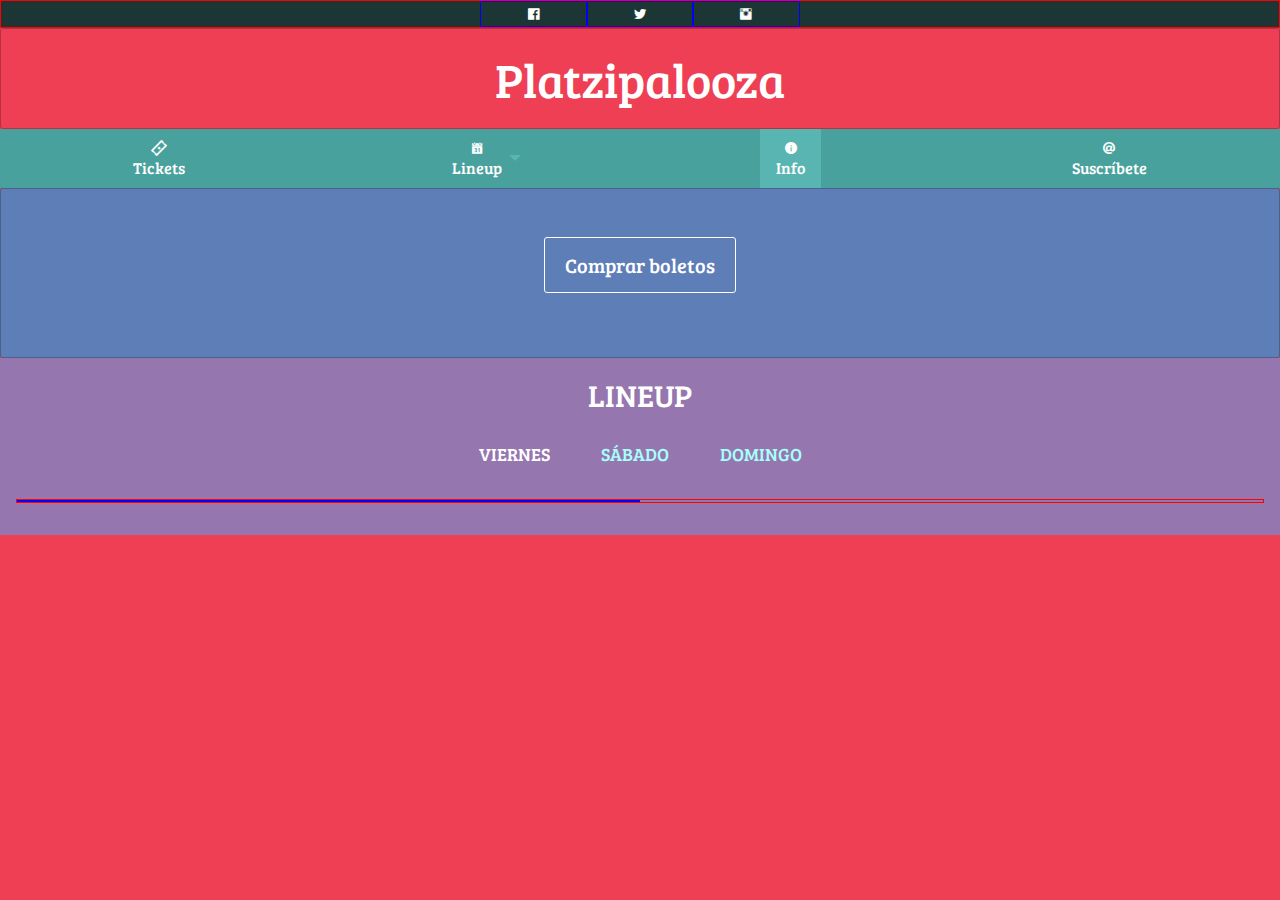
==== index.html @ 2fadbbb2 "Agregado el menu y las pestañas" ====
<!doctype html>
<html class="no-js" lang="en" dir="ltr">
  <head>
    <meta charset="utf-8">
    <meta http-equiv="x-ua-compatible" content="ie=edge">
    <meta name="viewport" content="width=device-width, initial-scale=1.0">
    <title>Platzipalooza</title>
    <link rel="stylesheet" href="icons/foundation-icons.css">
    <link rel="stylesheet" href="css/foundation-XY.css">
    <link href="https://fonts.googleapis.com/css?family=Bree+Serif" rel="stylesheet">
    <link rel="stylesheet" href="css/app.css">
  </head>
  <body>

    <!-- Social -->
      <section id="social-container">
        <div class="grid-x align-center text-center">
          <div class="cell small-1">
            <a href="#" target="_blank">
              <i class="fi-social-facebook"></i>
            </a>
          </div>
          <div class="cell small-1">
            <a href="#" target="_blank" >
              <i class="fi-social-twitter"></i>
            </a>
          </div>
          <div class="cell small-1">
            <a href="#" target="_blank">
              <i class="fi-social-instagram"></i>
            </a>
          </div>
        </div>
      </section>
    <!-- /Social -->

    <!-- Logo -->
      <section id="logo-container">
        <div class="callout text-center">
          <h1>Platzipalooza</h1>
        </div>
      </section>
    <!-- /Logo -->

    <!-- Menu -->
      <section id="menu-container">
        <nav> <!-- Etiqueta colocada con fines de SEO solamente -->
          <ul class="menu icon-top dropdown align-spaced" data-dropdown-menu> <!-- Puedo agregar las clases vertical o simple para cambiar el aspecto del menu. El atributo data-dropdown-menu es necesario para la implementacion de js en los submenus. -->
            <li>
              <a href="#"><i class="fi-ticket"></i> Tickets</a>
            </li>
            <li>
              <a href="#">
                <i class="fi-calendar"></i> 
                Lineup
              </a>
              <ul class="menu submenu-container icon-left">
                <li><a href="#"><i class="fi-star"></i> Viernes</a></li>
                <li><a href="#"><i class="fi-star"></i> Sábado</a></li>
                <li><a href="#"><i class="fi-star"></i> Domingo</a></li>
              </ul>
            </li>
            <li class="active">
              <a href="#"><i class="fi-info"></i> Info</a>
            </li>
            <li>
              <a href="#"><i class="fi-at-sign"></i> Suscríbete</a>
            </li>
          </ul>
        </nav>
        
      </section>
    <!-- /Menu -->

    <!-- Tickets -->
      <section id="tickets-action">
        <div class="callout large text-center">
          <a href="#">
            <!-- Por default tiene el color primario definido en foundation. 
              Con las clases warning, allert, success se puede cambiar tambien el color.
              Con la clase hollow se invierte la distribucion de colores entre el background y el borde y el color. 
              Se puede asignar el tamaño de los botones con las clases tiny, small, medium y large.-->
            <button class="button hollow large">Comprar boletos</button>
          </a>
        </div>
      </section>
    <!-- /Tickets -->

    <!-- Lineup -->
      <section id="lineup-container">
        <h3 class="text-center">Lineup</h3>
        <ul id="lineup-tabs" class="tabs text-center" data-tabs> <!-- El atributo data-tabs es necesario para trabajar con pestañas en Foundation. Para poder centrar las pestañas tambien hay que quitarles el float.-->
          <li class="tabs-title is-active"><a href="#panel-viernes">Viernes</a></li> <!-- href debe tener # + el id del panel que se va mostrar al estar activa esa pestaña. Con la clase "is-active se elige la pestaña que esta activa." -->
          <li class="tabs-title"><a href="#panel-sabado">Sábado</a></li>
          <li class="tabs-title"><a href="#panel-domingo">Domingo</a></li>
        </ul> 
        <div class="tabs-content" data-tabs-content="lineup-tabs"> <!-- data-tabs-content debe tener como valor el ide del ul que servira como su menu. -->
          <div class="tabs-panel is-active" id="panel-viernes"> <!-- Con la clase is-active se elige el panel que esta activo por defecto -->
            
            <div class="grid-x">
              <div class="small-12 medium-6 cell">
                <div class="orbit-container"> <!-- Cambiar la altura para mostrar la imagen -->
                  <div class="orbit-slide">
                    <img src="img/acdc.jpg" alt="AC/DC" class="orbit-image">
                    <figcaption class="orbit-caption">AC/DC</figcaption>
                  </div>
                </div>                
              </div>
              <!-- <div class="small-12 medium-6 cell">
                <div class="orbit-container">
                  <div class="orbit-slide">
                    <img src="img/acdc.jpg" alt="AC/DC" class="orbit-image">
                    <figcaption class="orbit-caption">AC/DC</figcaption>
                  </div>
                </div>                
              </div>
              <div class="small-12 medium-6 cell">
                <div class="orbit-container">
                  <div class="orbit-slide">
                    <img src="img/acdc.jpg" alt="AC/DC" class="orbit-image">
                    <figcaption class="orbit-caption">AC/DC</figcaption>
                  </div>
                </div>
              </div>
              <div class="small-12 medium-6 cell">
                <div class="orbit-container">
                  <div class="orbit-slide">
                    <img src="img/acdc.jpg" alt="AC/DC" class="orbit-image">
                    <figcaption class="orbit-caption">AC/DC</figcaption>
                  </div>
                </div>                
              </div>
              <div class="small-12 medium-6 cell">
                <div class="orbit-container">
                  <div class="orbit-slide">
                    <img src="img/acdc.jpg" alt="AC/DC" class="orbit-image">
                    <figcaption class="orbit-caption">AC/DC</figcaption>
                  </div>
                </div>                
              </div>
              <div class="small-12 medium-6 cell">
                <div class="orbit-container">
                  <div class="orbit-slide">
                    <img src="img/acdc.jpg" alt="AC/DC" class="orbit-image">
                    <figcaption class="orbit-caption">AC/DC</figcaption>
                  </div>
                </div>                
              </div>
              <div class="small-12 medium-6 cell">
                <div class="orbit-container">
                  <div class="orbit-slide">
                    <img src="img/acdc.jpg" alt="AC/DC" class="orbit-image">
                    <figcaption class="orbit-caption">AC/DC</figcaption>
                  </div>
                </div>                
              </div>
              <div class="small-12 medium-6 cell">
                <div class="orbit-container">
                  <div class="orbit-slide">
                    <img src="img/acdc.jpg" alt="AC/DC" class="orbit-image">
                    <figcaption class="orbit-caption"></figcaption>
                  </div>
                </div>                
              </div> -->
            </div>
          </div>
          <div class="tabs-panel" id="panel-sabado">
            El contenido del panel del Sábado.
          </div>
          <div class="tabs-panel" id="panel-domingo">
            El contenido del panel del Domingo.
          </div>
        </div>
      </section>
    <!-- /Lineup -->

    <script src="js/vendor/jquery.js"></script>
    <script src="js/vendor/what-input.js"></script>
    <script src="js/vendor/foundation.js"></script>
    <script src="js/app.js"></script>
  </body>
</html>
---- css/app.css ----
body{
  background: #ee3f54;
}

body, h1, h2, h3, h4, h5, h6, button, a{
  font-family: 'Bree Serif', serif;
  color: white;
}

.callout{
  margin-bottom: 0;
}

.submenu-container{
  border: none;
}

.tabs-title{
  display: inline-block;
  float: none;
}

.tabs-content{
  background: inherit;
  border: none;
}

#social-container{
  background: #1c3636;
}

#logo-container .callout{
  background: inherit;
  margin-bottom: 0;
}

#menu-container,
.submenu-container{
  background: #48a19d;
}


#menu-container li a:hover{
  color: #f6e15f;
}

#tickets-action .callout{
  background: #5e7eb7;
}

#tickets-action .callout button{
  border-color: white;
  color: white;
}

#lineup-container{
  padding: 1em 0;
}

#lineup-container,
#lineup-tabs,
#lineup-container .tabs-content{
  background: #9676af;
  border: none;
  text-transform: uppercase;
  color: white;
}

#lineup-container .tabs-title a{
  color: #a7fffb;
  font-size: 18px;
}

#lineup-container .tabs-title a:hover,
#lineup-container .tabs-title.is-active a{
  background: inherit;
  color: white;
  outline: none;
}

.grid-x{
  border: 1px solid red;
}

.cell{
  border: 1px solid blue;
}
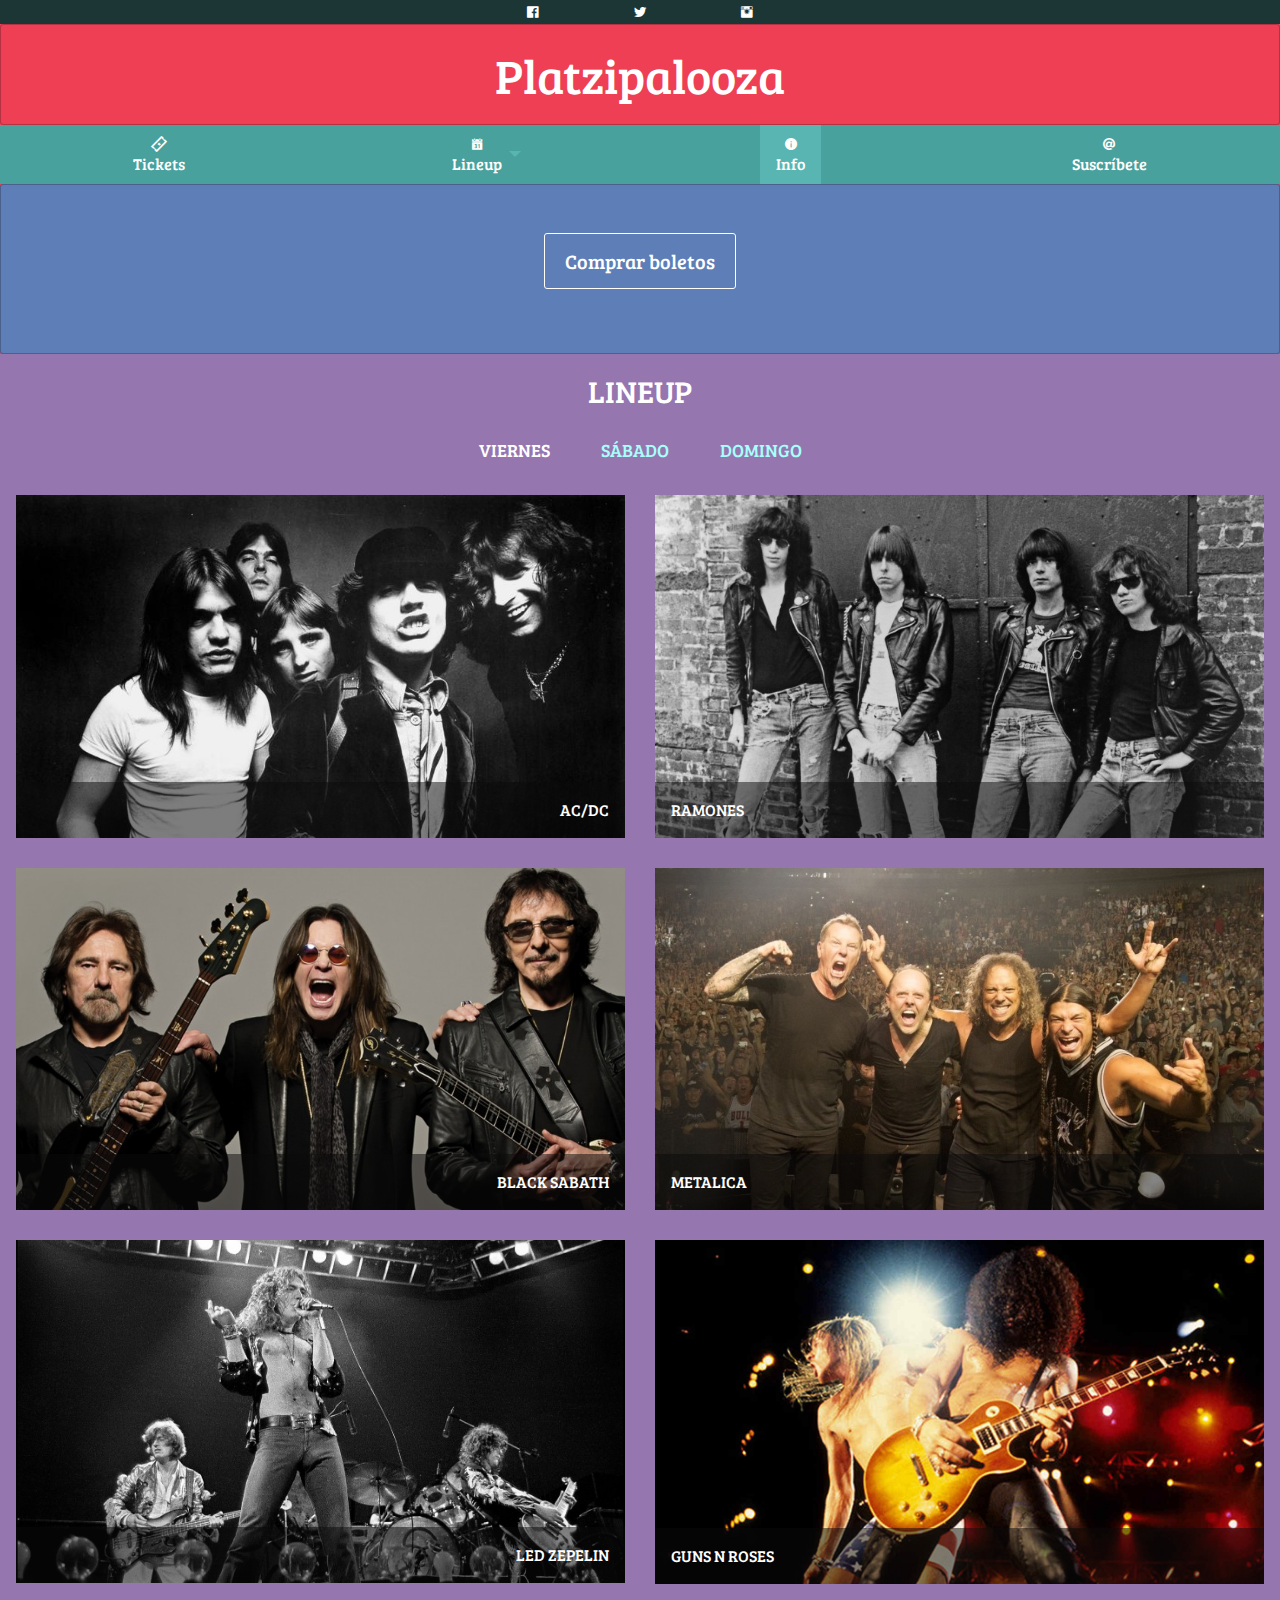
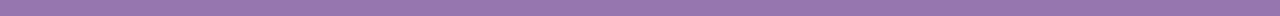
==== commit ea48222d: "Terminado el lineup" ====
--- a/index.html
+++ b/index.html
@@ -91,86 +91,168 @@
         <h3 class="text-center">Lineup</h3>
         <ul id="lineup-tabs" class="tabs text-center" data-tabs> <!-- El atributo data-tabs es necesario para trabajar con pestañas en Foundation. Para poder centrar las pestañas tambien hay que quitarles el float.-->
           <li class="tabs-title is-active"><a href="#panel-viernes">Viernes</a></li> <!-- href debe tener # + el id del panel que se va mostrar al estar activa esa pestaña. Con la clase "is-active se elige la pestaña que esta activa." -->
-          <li class="tabs-title"><a href="#panel-sabado">Sábado</a></li>
-          <li class="tabs-title"><a href="#panel-domingo">Domingo</a></li>
+          <li class="tabs-title"><a data-tabs-target="panel-sabado" href="#panel-sabado">Sábado</a></li>
+          <li class="tabs-title"><a data-tabs-target="panel-domingo" href="#panel-domingo">Domingo</a></li>
         </ul> 
-        <div class="tabs-content" data-tabs-content="lineup-tabs"> <!-- data-tabs-content debe tener como valor el ide del ul que servira como su menu. -->
+        <div class="tabs-content" data-tabs-content="lineup-tabs"> <!-- data-tabs-content debe tener como valor el id del ul que servira como su menu. -->
           <div class="tabs-panel is-active" id="panel-viernes"> <!-- Con la clase is-active se elige el panel que esta activo por defecto -->
-            
-            <div class="grid-x">
-              <div class="small-12 medium-6 cell">
-                <div class="orbit-container"> <!-- Cambiar la altura para mostrar la imagen -->
-                  <div class="orbit-slide">
-                    <img src="img/acdc.jpg" alt="AC/DC" class="orbit-image">
-                    <figcaption class="orbit-caption">AC/DC</figcaption>
-                  </div>
-                </div>                
-              </div>
-              <!-- <div class="small-12 medium-6 cell">
-                <div class="orbit-container">
-                  <div class="orbit-slide">
-                    <img src="img/acdc.jpg" alt="AC/DC" class="orbit-image">
-                    <figcaption class="orbit-caption">AC/DC</figcaption>
-                  </div>
-                </div>                
-              </div>
-              <div class="small-12 medium-6 cell">
-                <div class="orbit-container">
-                  <div class="orbit-slide">
-                    <img src="img/acdc.jpg" alt="AC/DC" class="orbit-image">
-                    <figcaption class="orbit-caption">AC/DC</figcaption>
-                  </div>
-                </div>
-              </div>
-              <div class="small-12 medium-6 cell">
-                <div class="orbit-container">
-                  <div class="orbit-slide">
-                    <img src="img/acdc.jpg" alt="AC/DC" class="orbit-image">
-                    <figcaption class="orbit-caption">AC/DC</figcaption>
-                  </div>
-                </div>                
-              </div>
-              <div class="small-12 medium-6 cell">
-                <div class="orbit-container">
-                  <div class="orbit-slide">
-                    <img src="img/acdc.jpg" alt="AC/DC" class="orbit-image">
-                    <figcaption class="orbit-caption">AC/DC</figcaption>
-                  </div>
-                </div>                
-              </div>
-              <div class="small-12 medium-6 cell">
-                <div class="orbit-container">
-                  <div class="orbit-slide">
-                    <img src="img/acdc.jpg" alt="AC/DC" class="orbit-image">
-                    <figcaption class="orbit-caption">AC/DC</figcaption>
-                  </div>
-                </div>                
-              </div>
-              <div class="small-12 medium-6 cell">
-                <div class="orbit-container">
-                  <div class="orbit-slide">
-                    <img src="img/acdc.jpg" alt="AC/DC" class="orbit-image">
-                    <figcaption class="orbit-caption">AC/DC</figcaption>
-                  </div>
-                </div>                
-              </div>
-              <div class="small-12 medium-6 cell">
-                <div class="orbit-container">
-                  <div class="orbit-slide">
-                    <img src="img/acdc.jpg" alt="AC/DC" class="orbit-image">
-                    <figcaption class="orbit-caption"></figcaption>
-                  </div>
-                </div>                
-              </div> -->
+            <div class="grid-x grid-margin-x grid-margin-y align-justify">
+              <div class="cell small-12 medium-6">
+                <div class="orbit">
+                  <img src="img/acdc.jpg" alt="AC/DC" />
+                  <figcaption class="orbit-caption">
+                    AC/DC
+                  </figcaption>
+                </div>
+              </div>
+              <div class="cell small-12 medium-6">
+                <div class="orbit">
+                  <img src="img/ramones.jpg" alt="Ramones" />
+                  <figcaption class="orbit-caption">
+                    Ramones
+                  </figcaption>
+                </div>
+              </div>
+              <div class="cell small-12 medium-6">
+                <div class="orbit">
+                  <img src="img/sabath.jpeg" alt="Black Sabath" />
+                  <figcaption class="orbit-caption">
+                    Black Sabath
+                  </figcaption>
+                </div>
+              </div>
+              <div class="cell small-12 medium-6">
+                <div class="orbit">
+                  <img src="img/metalica.jpg" alt="Metalica" />
+                  <figcaption class="orbit-caption">
+                      Metalica
+                  </figcaption>
+                </div>
+              </div>
+              <div class="cell small-12 medium-6">
+                <div class="orbit">
+                  <img src="img/zepelin.jpg" alt="Led Zepelin" />
+                  <figcaption class="orbit-caption">
+                    Led Zepelin
+                  </figcaption>
+                </div>
+              </div>
+              <div class="cell small-12 medium-6">
+                <div class="orbit">
+                  <img src="img/guns.jpg" alt="Guns n Roses" />
+                  <figcaption class="orbit-caption">
+                    Guns n Roses
+                  </figcaption>
+                </div>
+              </div>                                                        
             </div>
           </div>
           <div class="tabs-panel" id="panel-sabado">
-            El contenido del panel del Sábado.
+            <div class="grid-x grid-margin-x grid-margin-y align-justify">
+              <div class="cell small-12 medium-6">
+                <div class="orbit">
+                  <img src="img/beatles.jpg" alt="The Beatles" />
+                  <figcaption class="orbit-caption">
+                    The Beatles
+                  </figcaption>
+                </div>
+              </div>
+              <div class="cell small-12 medium-6">
+                <div class="orbit">
+                  <img src="img/beatles.jpg" alt="The Beatles" />
+                  <figcaption class="orbit-caption">
+                    The Beatles
+                  </figcaption>
+                </div>
+              </div>
+              <div class="cell small-12 medium-6">
+                <div class="orbit">
+                  <img src="img/beatles.jpg" alt="The Beatles" />
+                  <figcaption class="orbit-caption">
+                    The Beatles
+                  </figcaption>
+                </div>
+              </div>
+              <div class="cell small-12 medium-6">
+                <div class="orbit">
+                  <img src="img/beatles.jpg" alt="The Beatles" />
+                  <figcaption class="orbit-caption">
+                    The Beatles
+                  </figcaption>
+                </div>
+              </div>
+              <div class="cell small-12 medium-6">
+                <div class="orbit">
+                  <img src="img/beatles.jpg" alt="The Beatles" />
+                  <figcaption class="orbit-caption">
+                    The Beatles
+                  </figcaption>
+                </div>
+              </div>
+              <div class="cell small-12 medium-6">
+                <div class="orbit">
+                  <img src="img/beatles.jpg" alt="The Beatles" />
+                  <figcaption class="orbit-caption">
+                    The Beatles
+                  </figcaption>
+                </div>
+              </div>                                                        
+            </div>
           </div>
           <div class="tabs-panel" id="panel-domingo">
-            El contenido del panel del Domingo.
-          </div>
-        </div>
+            <div class="grid-x grid-margin-x grid-margin-y align-justify">
+              <div class="cell small-12 medium-6">
+                <div class="orbit">
+                  <img src="img/queen.jpg" alt="AC/DC" />
+                  <figcaption class="orbit-caption">
+                    Queen
+                  </figcaption>
+                </div>
+              </div>
+              <div class="cell small-12 medium-6">
+                <div class="orbit">
+                  <img src="img/queen.jpg" alt="Ramones" />
+                  <figcaption class="orbit-caption">
+                    Queen
+                  </figcaption>
+                </div>
+              </div>
+              <div class="cell small-12 medium-6">
+                <div class="orbit">
+                  <img src="img/queen.jpg" alt="Black Sabath" />
+                  <figcaption class="orbit-caption">
+                    Queen
+                  </figcaption>
+                </div>
+              </div>
+              <div class="cell small-12 medium-6">
+                <div class="orbit">
+                  <img src="img/queen.jpg" alt="Deep Purple" />
+                  <figcaption class="orbit-caption">
+                    Queen
+                  </figcaption>
+                </div>
+              </div>
+              <div class="cell small-12 medium-6">
+                <div class="orbit">
+                  <img src="img/queen.jpg" alt="Led Zepelin" />
+                  <figcaption class="orbit-caption">
+                    Queen
+                  </figcaption>
+                </div>
+              </div>
+              <div class="cell small-12 medium-6">
+                <div class="orbit">
+                  <img src="img/queen.jpg" alt="Queen" />
+                  <figcaption class="orbit-caption">
+                    Queen
+                  </figcaption>
+                </div>
+              </div>                                                        
+            </div>
+          </div>
+        </div>
+
       </section>
     <!-- /Lineup -->
 
--- a/css/app.css
+++ b/css/app.css
@@ -78,11 +78,11 @@
   outline: none;
 }
 
-.grid-x{
-  border: 1px solid red;
+#lineup-container img{
+  width: 100%;
 }
 
-.cell{
-  border: 1px solid blue;
+#lineup-container .cell:nth-child(odd) .orbit-caption{
+  text-align: right;
 }
 
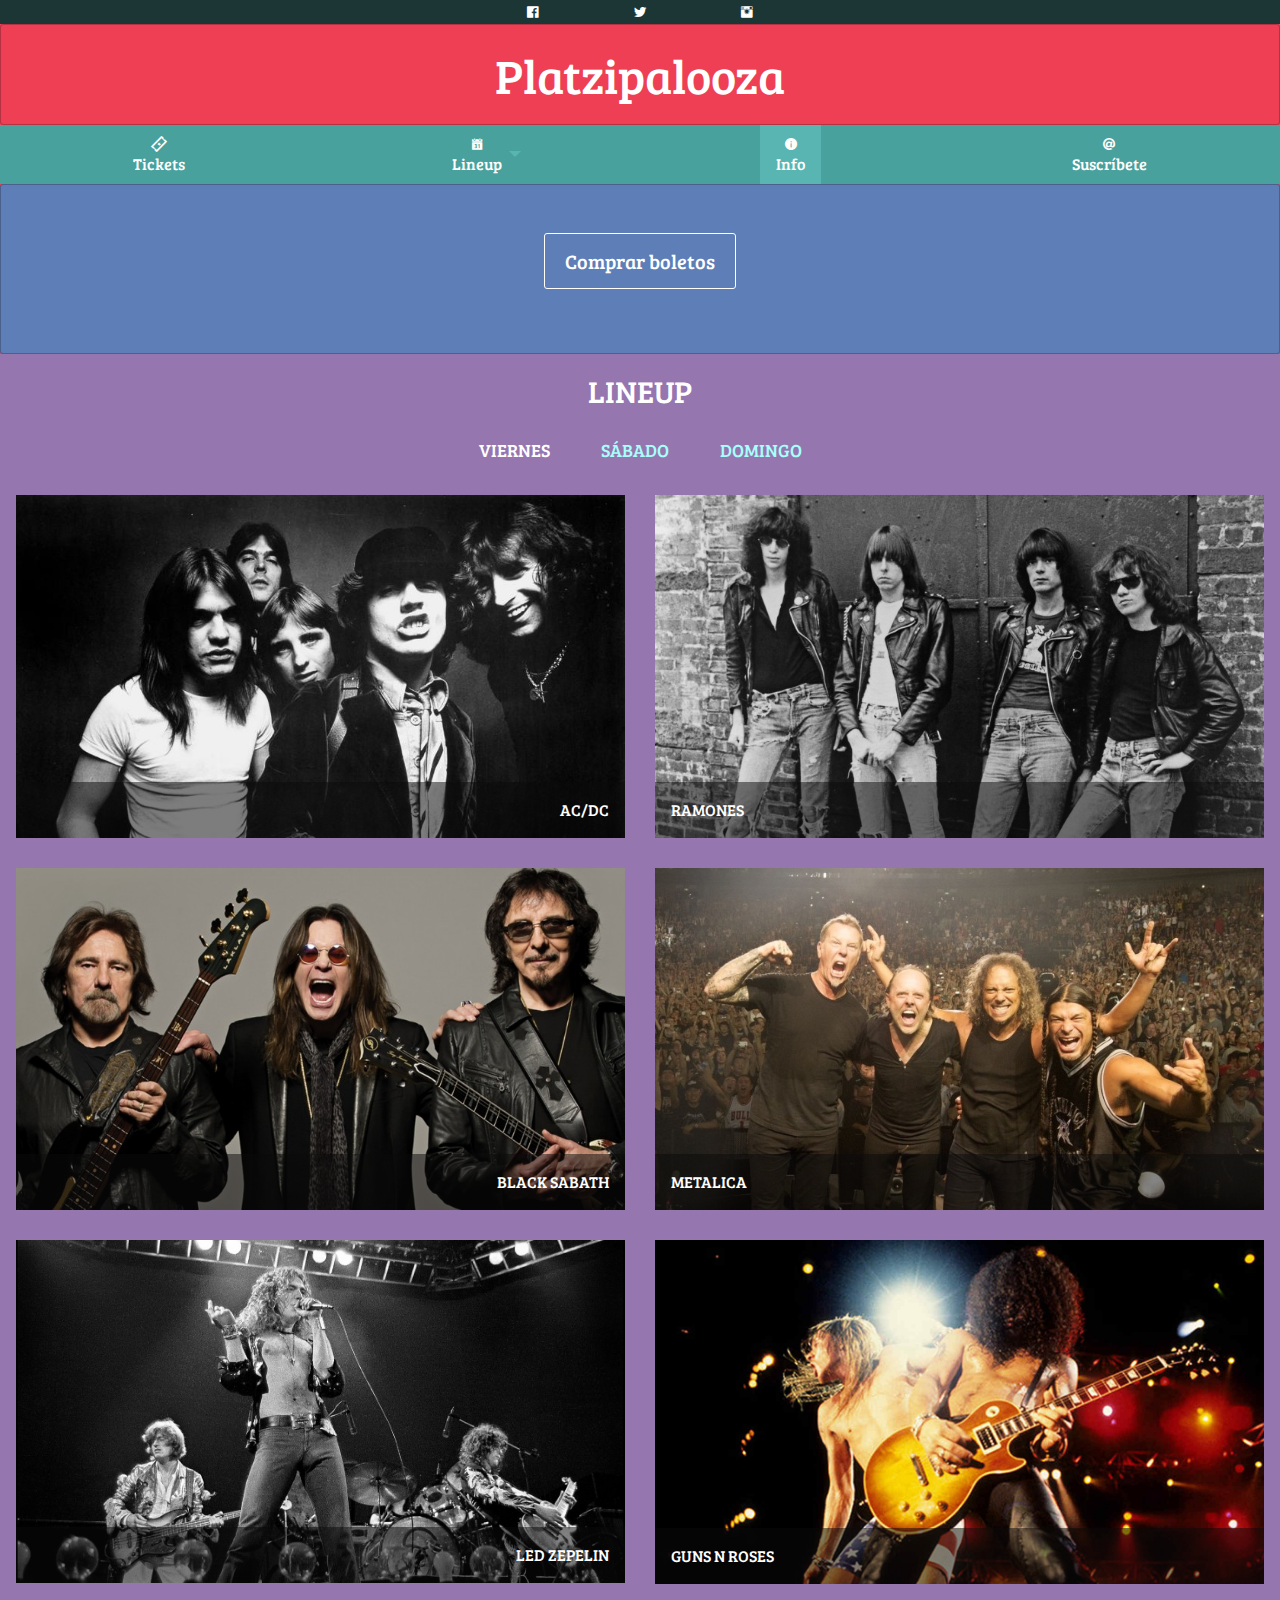
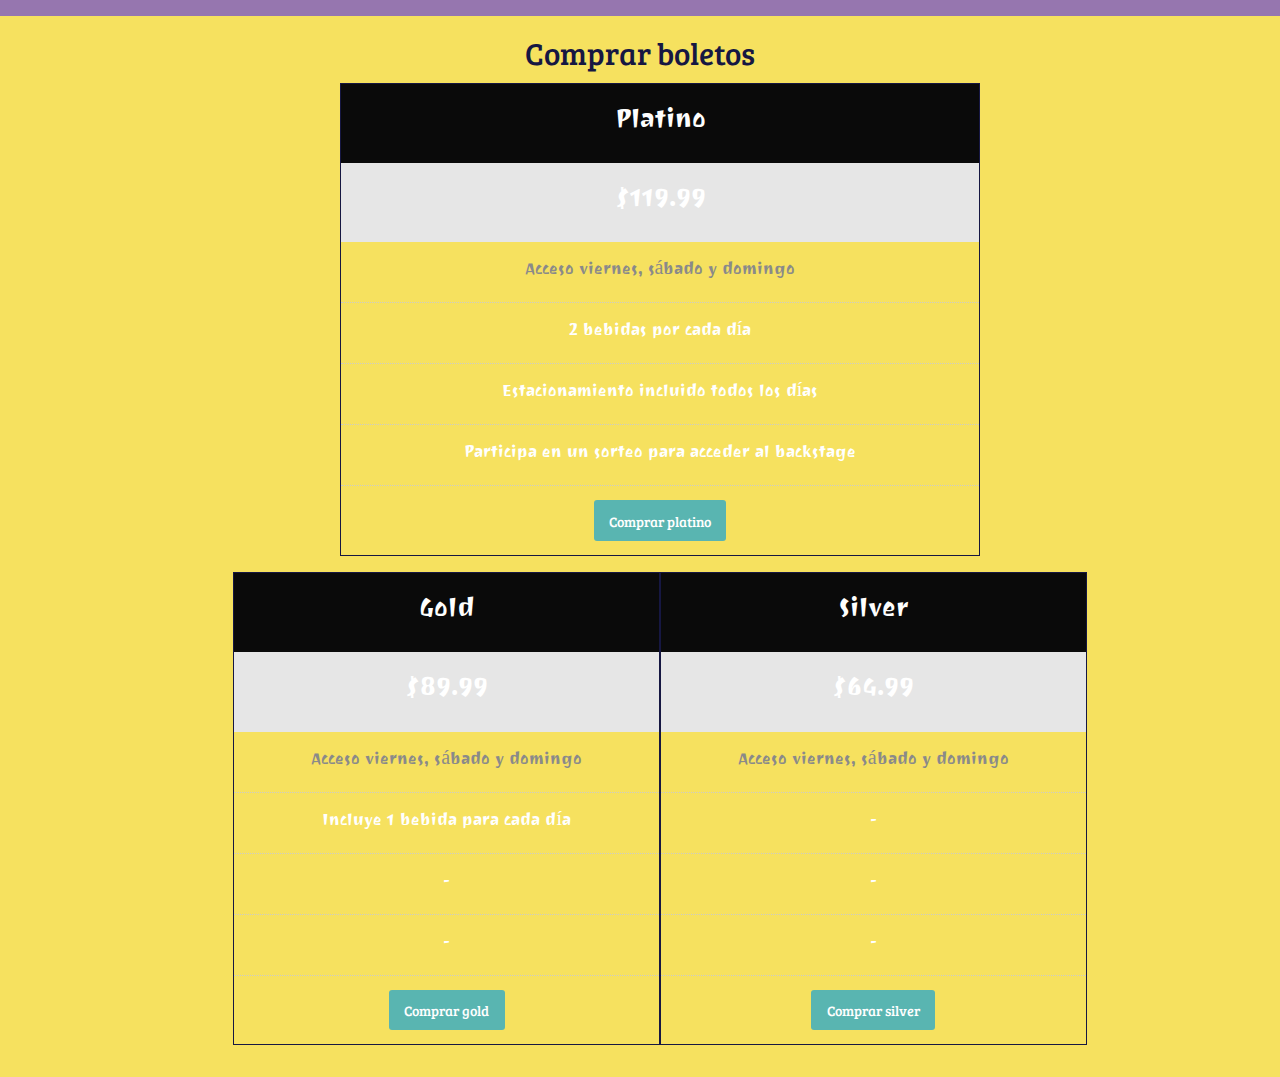
==== commit 9b4eb4af: "Agregadas tablas de precio" ====
--- a/index.html
+++ b/index.html
@@ -7,7 +7,8 @@
     <title>Platzipalooza</title>
     <link rel="stylesheet" href="icons/foundation-icons.css">
     <link rel="stylesheet" href="css/foundation-XY.css">
-    <link href="https://fonts.googleapis.com/css?family=Bree+Serif" rel="stylesheet">
+    <link rel="stylesheet" href="css/pricing-table.css">
+    <link href="https://fonts.googleapis.com/css?family=Bree+Serif|Ravi+Prakash" rel="stylesheet">
     <link rel="stylesheet" href="css/app.css">
   </head>
   <body>
@@ -256,6 +257,47 @@
       </section>
     <!-- /Lineup -->
 
+    <!-- Compra de boletos -->
+      <section id="tickets-container">
+        <h3 class="text-center">Comprar boletos</h3>
+        <div class="grid-x">
+          <div class="cell small-10 small-offset-1 medium-6 medium-offset-3">
+            <ul class="pricing-table">
+              <li class="title">Platino</li>
+              <li class="price">$119.99</li>
+              <li class="description">Acceso viernes, sábado y domingo</li>
+              <li>2 bebidas por cada día</li>
+              <li>Estacionamiento incluido todos los días</li>
+              <li>Participa en un sorteo para acceder al backstage</li>
+              <li><a class="button" href="#">Comprar platino</a></li>
+            </ul>            
+          </div>
+          <div class="cell small-6 medium-4 medium-offset-2">
+            <ul class="pricing-table">
+              <li class="title">Gold</li>
+              <li class="price">$89.99</li>
+              <li class="description">Acceso viernes, sábado y domingo</li>
+              <li>Incluye 1 bebida para cada día</li>
+              <li>-</li>
+              <li>-</li>
+              <li><a class="button" href="#">Comprar gold</a></li>
+            </ul>            
+          </div>
+          <div class="cell small-6 medium-4">
+            <ul class="pricing-table">
+              <li class="title">Silver</li>
+              <li class="price">$64.99</li>
+              <li class="description">Acceso viernes, sábado y domingo</li>
+              <li>-</li>
+              <li>-</li>
+              <li>-</li>
+              <li><a class="button" href="#">Comprar silver</a></li>
+            </ul>            
+          </div>
+        </div>
+      </section>
+    <!-- /Compra de boletos -->
+
     <script src="js/vendor/jquery.js"></script>
     <script src="js/vendor/what-input.js"></script>
     <script src="js/vendor/foundation.js"></script>
--- a/css/pricing-table.css
+++ b/css/pricing-table.css
@@ -0,0 +1,47 @@
+/* Codigo copiado de https://foundation.zurb.com/building-blocks
+ Con algunas modificaciones para adaptarlo */
+
+.pricing-table {
+  background-color: inherit;
+  border: solid 1px #161742;
+  width: 100%;
+  text-align: center;
+  list-style-type: none;
+  font-family: 'Ravi Prakash', cursive;
+}
+
+.pricing-table li {
+  border-bottom: dotted 1px #cacaca;
+  padding: 0.875rem 1.125rem;
+  font-size: 20px;
+}
+
+.pricing-table li:last-child {
+  border-bottom: 0;
+}
+
+.pricing-table .title {
+  background-color: #0a0a0a;
+  color: #fefefe;
+  border-bottom: 0;
+  font-size: 2rem;
+}
+
+.pricing-table .price {
+  background-color: #e6e6e6;
+  font-size: 2rem;
+  border-bottom: 0;
+}
+
+.pricing-table .description {
+  color: #8a8a8a;
+  font-size: 20px;
+}
+
+.pricing-table :last-child {
+  margin-bottom: 0;
+}
+
+.pricing-table .button{
+  font-family: 'Bree Serif', serif;
+}--- a/css/app.css
+++ b/css/app.css
@@ -86,3 +86,11 @@
   text-align: right;
 }
 
+#tickets-container {
+  padding: 1em 0;
+  background: #f6e15f;
+}
+
+#tickets-container h3{
+  color: #161742;
+}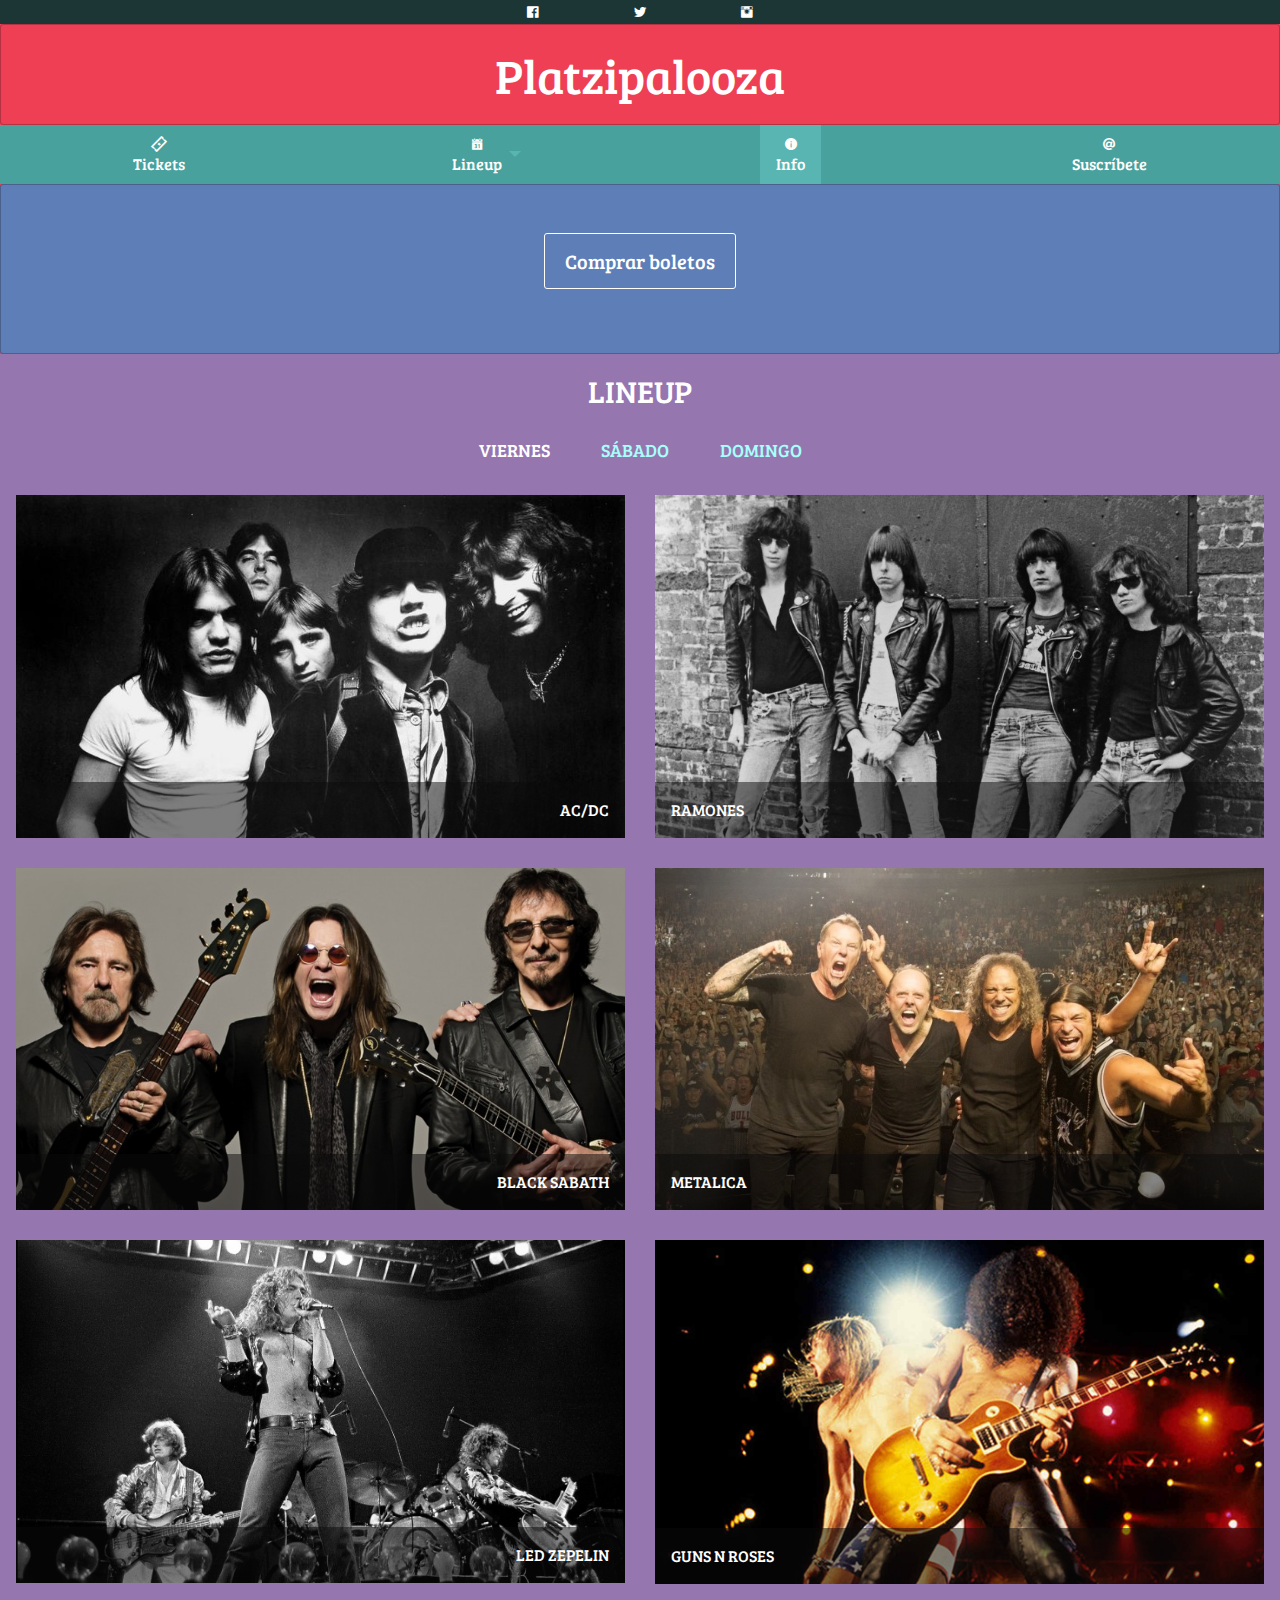
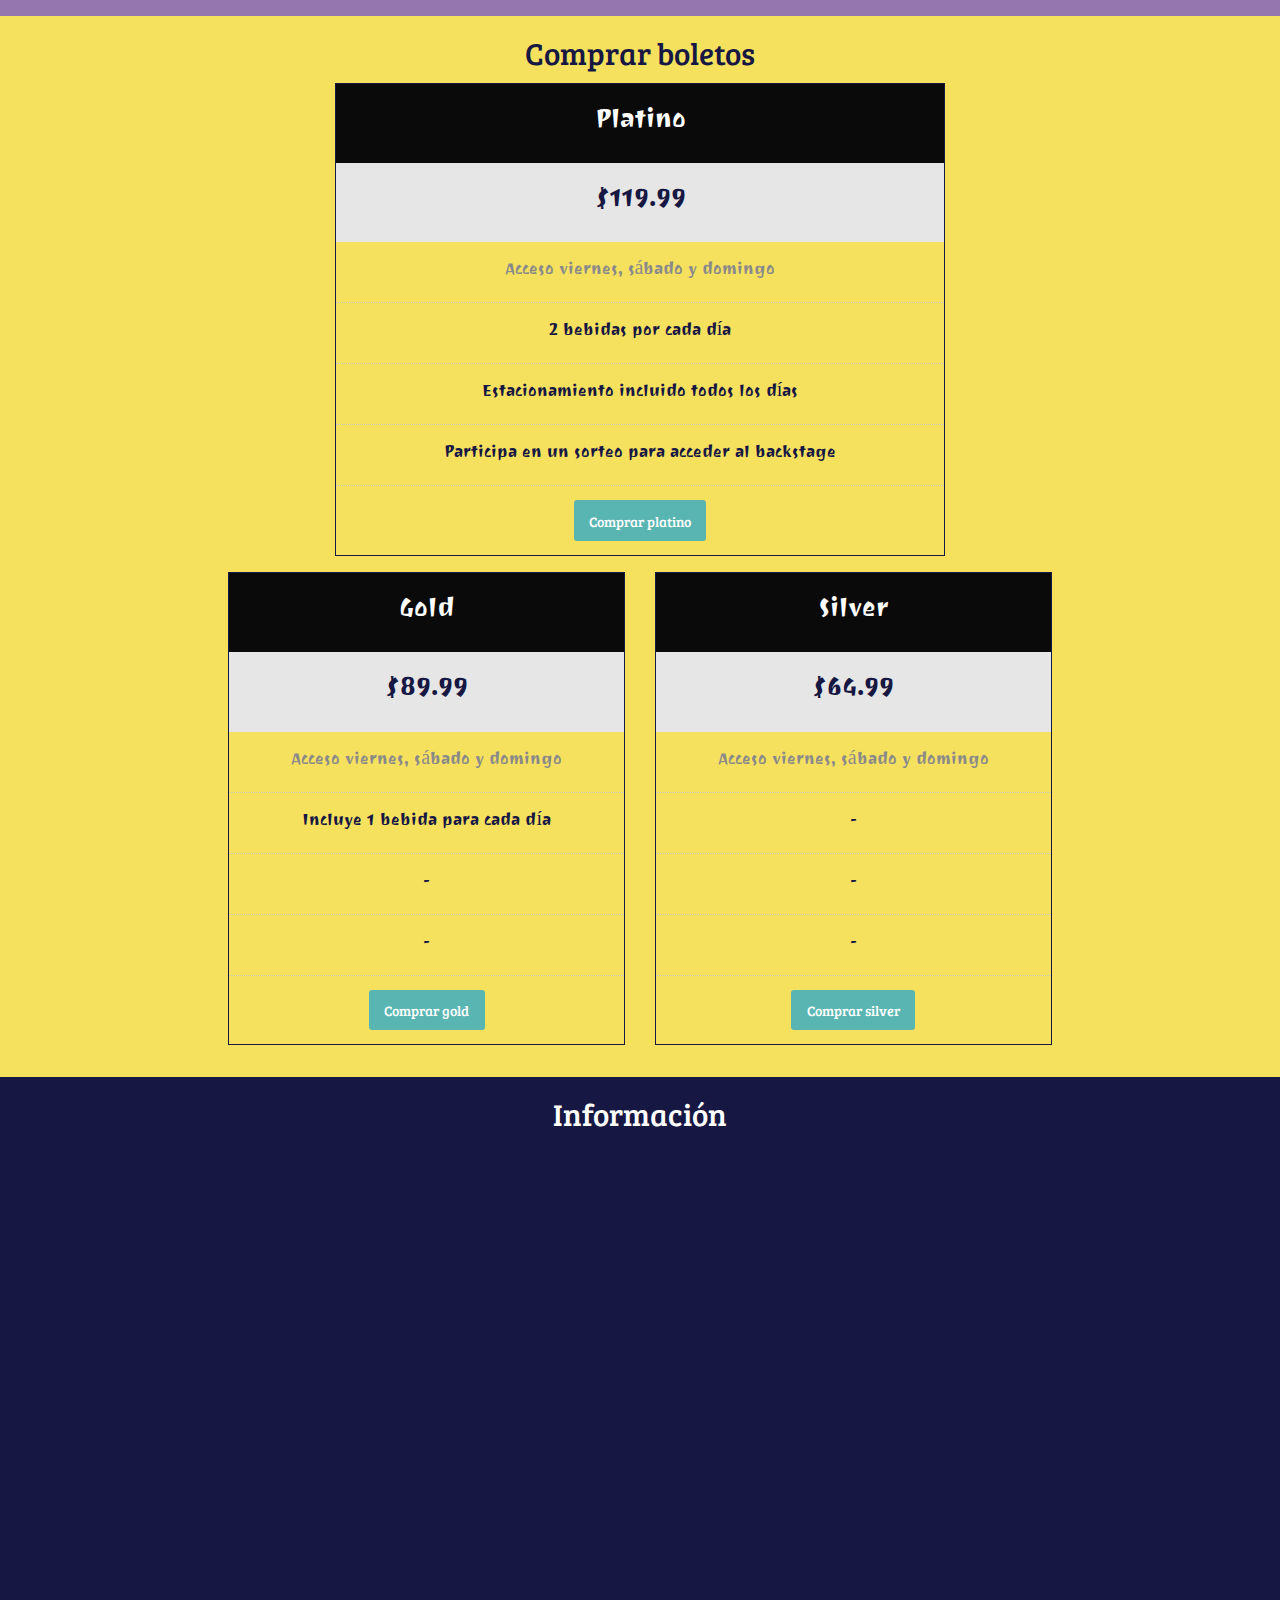
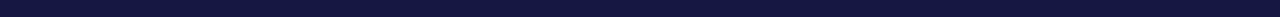
==== commit 402d7105: "Agregado el mapa" ====
--- a/index.html
+++ b/index.html
@@ -100,7 +100,7 @@
             <div class="grid-x grid-margin-x grid-margin-y align-justify">
               <div class="cell small-12 medium-6">
                 <div class="orbit">
-                  <img src="img/acdc.jpg" alt="AC/DC" />
+                  <img src="assets/acdc.jpg" alt="AC/DC" />
                   <figcaption class="orbit-caption">
                     AC/DC
                   </figcaption>
@@ -108,7 +108,7 @@
               </div>
               <div class="cell small-12 medium-6">
                 <div class="orbit">
-                  <img src="img/ramones.jpg" alt="Ramones" />
+                  <img src="assets/ramones.jpg" alt="Ramones" />
                   <figcaption class="orbit-caption">
                     Ramones
                   </figcaption>
@@ -116,7 +116,7 @@
               </div>
               <div class="cell small-12 medium-6">
                 <div class="orbit">
-                  <img src="img/sabath.jpeg" alt="Black Sabath" />
+                  <img src="assets/sabath.jpeg" alt="Black Sabath" />
                   <figcaption class="orbit-caption">
                     Black Sabath
                   </figcaption>
@@ -124,7 +124,7 @@
               </div>
               <div class="cell small-12 medium-6">
                 <div class="orbit">
-                  <img src="img/metalica.jpg" alt="Metalica" />
+                  <img src="assets/metalica.jpg" alt="Metalica" />
                   <figcaption class="orbit-caption">
                       Metalica
                   </figcaption>
@@ -132,7 +132,7 @@
               </div>
               <div class="cell small-12 medium-6">
                 <div class="orbit">
-                  <img src="img/zepelin.jpg" alt="Led Zepelin" />
+                  <img src="assets/zepelin.jpg" alt="Led Zepelin" />
                   <figcaption class="orbit-caption">
                     Led Zepelin
                   </figcaption>
@@ -140,7 +140,7 @@
               </div>
               <div class="cell small-12 medium-6">
                 <div class="orbit">
-                  <img src="img/guns.jpg" alt="Guns n Roses" />
+                  <img src="assets/guns.jpg" alt="Guns n Roses" />
                   <figcaption class="orbit-caption">
                     Guns n Roses
                   </figcaption>
@@ -152,47 +152,47 @@
             <div class="grid-x grid-margin-x grid-margin-y align-justify">
               <div class="cell small-12 medium-6">
                 <div class="orbit">
-                  <img src="img/beatles.jpg" alt="The Beatles" />
-                  <figcaption class="orbit-caption">
-                    The Beatles
-                  </figcaption>
-                </div>
-              </div>
-              <div class="cell small-12 medium-6">
-                <div class="orbit">
-                  <img src="img/beatles.jpg" alt="The Beatles" />
-                  <figcaption class="orbit-caption">
-                    The Beatles
-                  </figcaption>
-                </div>
-              </div>
-              <div class="cell small-12 medium-6">
-                <div class="orbit">
-                  <img src="img/beatles.jpg" alt="The Beatles" />
-                  <figcaption class="orbit-caption">
-                    The Beatles
-                  </figcaption>
-                </div>
-              </div>
-              <div class="cell small-12 medium-6">
-                <div class="orbit">
-                  <img src="img/beatles.jpg" alt="The Beatles" />
-                  <figcaption class="orbit-caption">
-                    The Beatles
-                  </figcaption>
-                </div>
-              </div>
-              <div class="cell small-12 medium-6">
-                <div class="orbit">
-                  <img src="img/beatles.jpg" alt="The Beatles" />
-                  <figcaption class="orbit-caption">
-                    The Beatles
-                  </figcaption>
-                </div>
-              </div>
-              <div class="cell small-12 medium-6">
-                <div class="orbit">
-                  <img src="img/beatles.jpg" alt="The Beatles" />
+                  <img src="assets/beatles.jpg" alt="The Beatles" />
+                  <figcaption class="orbit-caption">
+                    The Beatles
+                  </figcaption>
+                </div>
+              </div>
+              <div class="cell small-12 medium-6">
+                <div class="orbit">
+                  <img src="assets/beatles.jpg" alt="The Beatles" />
+                  <figcaption class="orbit-caption">
+                    The Beatles
+                  </figcaption>
+                </div>
+              </div>
+              <div class="cell small-12 medium-6">
+                <div class="orbit">
+                  <img src="assets/beatles.jpg" alt="The Beatles" />
+                  <figcaption class="orbit-caption">
+                    The Beatles
+                  </figcaption>
+                </div>
+              </div>
+              <div class="cell small-12 medium-6">
+                <div class="orbit">
+                  <img src="assets/beatles.jpg" alt="The Beatles" />
+                  <figcaption class="orbit-caption">
+                    The Beatles
+                  </figcaption>
+                </div>
+              </div>
+              <div class="cell small-12 medium-6">
+                <div class="orbit">
+                  <img src="assets/beatles.jpg" alt="The Beatles" />
+                  <figcaption class="orbit-caption">
+                    The Beatles
+                  </figcaption>
+                </div>
+              </div>
+              <div class="cell small-12 medium-6">
+                <div class="orbit">
+                  <img src="assets/beatles.jpg" alt="The Beatles" />
                   <figcaption class="orbit-caption">
                     The Beatles
                   </figcaption>
@@ -204,47 +204,47 @@
             <div class="grid-x grid-margin-x grid-margin-y align-justify">
               <div class="cell small-12 medium-6">
                 <div class="orbit">
-                  <img src="img/queen.jpg" alt="AC/DC" />
-                  <figcaption class="orbit-caption">
-                    Queen
-                  </figcaption>
-                </div>
-              </div>
-              <div class="cell small-12 medium-6">
-                <div class="orbit">
-                  <img src="img/queen.jpg" alt="Ramones" />
-                  <figcaption class="orbit-caption">
-                    Queen
-                  </figcaption>
-                </div>
-              </div>
-              <div class="cell small-12 medium-6">
-                <div class="orbit">
-                  <img src="img/queen.jpg" alt="Black Sabath" />
-                  <figcaption class="orbit-caption">
-                    Queen
-                  </figcaption>
-                </div>
-              </div>
-              <div class="cell small-12 medium-6">
-                <div class="orbit">
-                  <img src="img/queen.jpg" alt="Deep Purple" />
-                  <figcaption class="orbit-caption">
-                    Queen
-                  </figcaption>
-                </div>
-              </div>
-              <div class="cell small-12 medium-6">
-                <div class="orbit">
-                  <img src="img/queen.jpg" alt="Led Zepelin" />
-                  <figcaption class="orbit-caption">
-                    Queen
-                  </figcaption>
-                </div>
-              </div>
-              <div class="cell small-12 medium-6">
-                <div class="orbit">
-                  <img src="img/queen.jpg" alt="Queen" />
+                  <img src="assets/queen.jpg" alt="AC/DC" />
+                  <figcaption class="orbit-caption">
+                    Queen
+                  </figcaption>
+                </div>
+              </div>
+              <div class="cell small-12 medium-6">
+                <div class="orbit">
+                  <img src="assets/queen.jpg" alt="Ramones" />
+                  <figcaption class="orbit-caption">
+                    Queen
+                  </figcaption>
+                </div>
+              </div>
+              <div class="cell small-12 medium-6">
+                <div class="orbit">
+                  <img src="assets/queen.jpg" alt="Black Sabath" />
+                  <figcaption class="orbit-caption">
+                    Queen
+                  </figcaption>
+                </div>
+              </div>
+              <div class="cell small-12 medium-6">
+                <div class="orbit">
+                  <img src="assets/queen.jpg" alt="Deep Purple" />
+                  <figcaption class="orbit-caption">
+                    Queen
+                  </figcaption>
+                </div>
+              </div>
+              <div class="cell small-12 medium-6">
+                <div class="orbit">
+                  <img src="assets/queen.jpg" alt="Led Zepelin" />
+                  <figcaption class="orbit-caption">
+                    Queen
+                  </figcaption>
+                </div>
+              </div>
+              <div class="cell small-12 medium-6">
+                <div class="orbit">
+                  <img src="assets/queen.jpg" alt="Queen" />
                   <figcaption class="orbit-caption">
                     Queen
                   </figcaption>
@@ -260,8 +260,8 @@
     <!-- Compra de boletos -->
       <section id="tickets-container">
         <h3 class="text-center">Comprar boletos</h3>
-        <div class="grid-x">
-          <div class="cell small-10 small-offset-1 medium-6 medium-offset-3">
+        <div class="grid-x grid-padding-x" data-equalizer data-equalize-on="small"> <!-- El atributo data-equalizer sirve para igualer el tamaño los ementos hijos indicados con la clase data-equalizer-watch. data-equalize-on sirve para indicar a partir de que tamaño se reliaza la igualacion. -->
+          <div class="cell small-10 small-offset-1 medium-6 medium-offset-3"> <!-- La clase size-offset-# recorre la columna la cantidad de espacios indicados -->
             <ul class="pricing-table">
               <li class="title">Platino</li>
               <li class="price">$119.99</li>
@@ -272,23 +272,23 @@
               <li><a class="button" href="#">Comprar platino</a></li>
             </ul>            
           </div>
-          <div class="cell small-6 medium-4 medium-offset-2">
+          <div class="cell secundaria small-6 medium-4 medium-offset-2">
             <ul class="pricing-table">
               <li class="title">Gold</li>
               <li class="price">$89.99</li>
               <li class="description">Acceso viernes, sábado y domingo</li>
-              <li>Incluye 1 bebida para cada día</li>
+              <li data-equalizer-watch>Incluye 1 bebida para cada día</li>
               <li>-</li>
               <li>-</li>
               <li><a class="button" href="#">Comprar gold</a></li>
             </ul>            
           </div>
-          <div class="cell small-6 medium-4">
+          <div class="cell secundaria small-6 medium-4">
             <ul class="pricing-table">
               <li class="title">Silver</li>
               <li class="price">$64.99</li>
               <li class="description">Acceso viernes, sábado y domingo</li>
-              <li>-</li>
+              <li data-equalizer-watch>-</li>
               <li>-</li>
               <li>-</li>
               <li><a class="button" href="#">Comprar silver</a></li>
@@ -297,6 +297,29 @@
         </div>
       </section>
     <!-- /Compra de boletos -->
+
+    <!-- Información -->
+      <section id="info-container">
+        <h3 class="text-center">
+          Información
+        </h3>
+        <!-- interchange para imagenes
+        Se las urls de las imagenes que van a aparecer y el tamaño en el que aparecera cada una. 
+        Es importante colocarlas en orden del menor tamaño al mayor. -->
+        <!-- <div class="text-center">
+          <img data-interchange="[assets/ramones.jpg, small],[assets/acdc.jpg, large]"> 
+        </div> -->
+
+        <!-- Interchange para diferentes elementos dependiendo el tamaño del dispositivo.
+        Cada elemento debe estar dentro de un archivo html, el cual sera cargado 
+        de acuerdo al tamaño de la pantalla. 
+        Para que funcione la carga de request embebidos es necesario levantar
+        el sitio en un servidor web-->
+        <div class="info-map text-center" data-interchange="[assets/map-small.html, small],
+        [assets/map.html, medium]"></div>
+
+      </section>
+    <!-- /Información -->
 
     <script src="js/vendor/jquery.js"></script>
     <script src="js/vendor/what-input.js"></script>
--- a/css/pricing-table.css
+++ b/css/pricing-table.css
@@ -14,6 +14,7 @@
   border-bottom: dotted 1px #cacaca;
   padding: 0.875rem 1.125rem;
   font-size: 20px;
+  color: #161742;
 }
 
 .pricing-table li:last-child {
@@ -31,6 +32,7 @@
   background-color: #e6e6e6;
   font-size: 2rem;
   border-bottom: 0;
+  color: #161742;
 }
 
 .pricing-table .description {
@@ -44,4 +46,8 @@
 
 .pricing-table .button{
   font-family: 'Bree Serif', serif;
+}
+
+#tickets-container .cell ul{
+  margin-left: 0;
 }--- a/css/app.css
+++ b/css/app.css
@@ -93,4 +93,13 @@
 
 #tickets-container h3{
   color: #161742;
+}
+
+#info-container{
+  background: #161742;
+  padding: 1em 0;
+}
+
+#info-container .info-map iframe{
+  width: 100%;
 }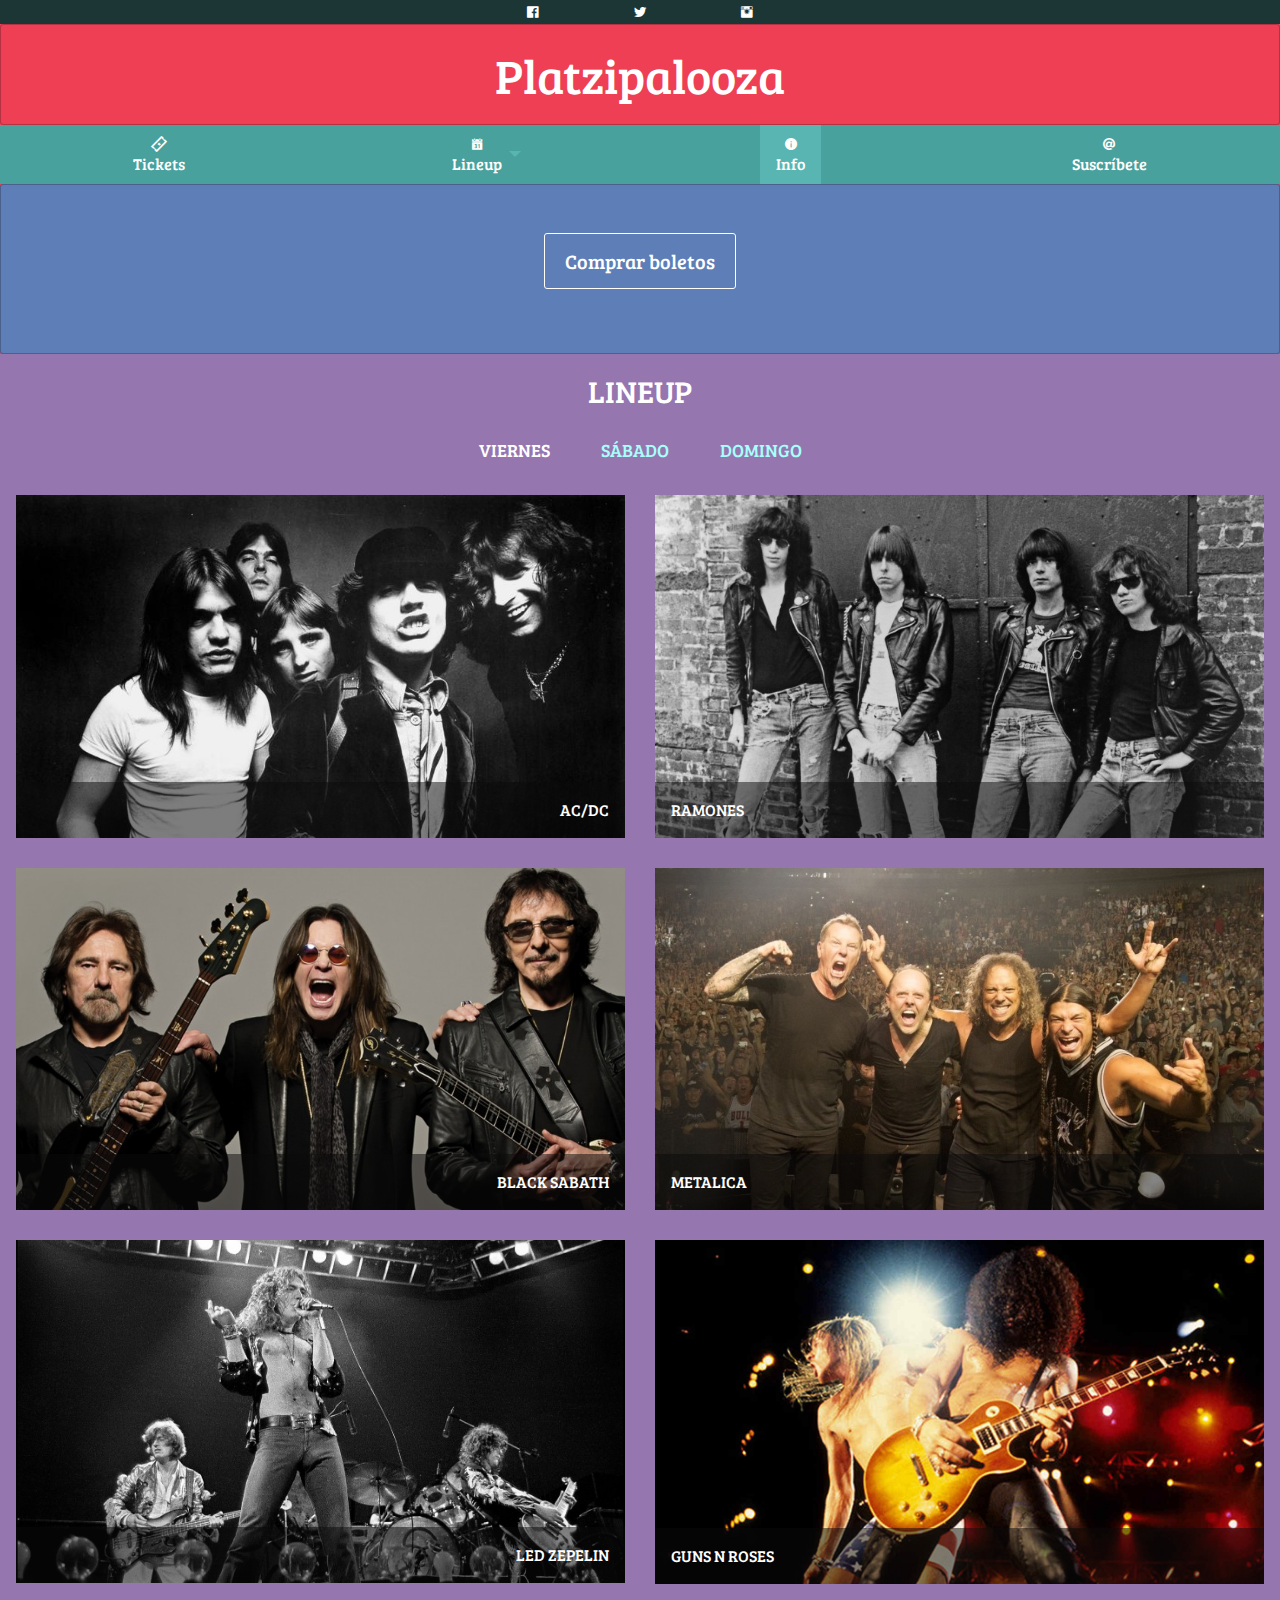
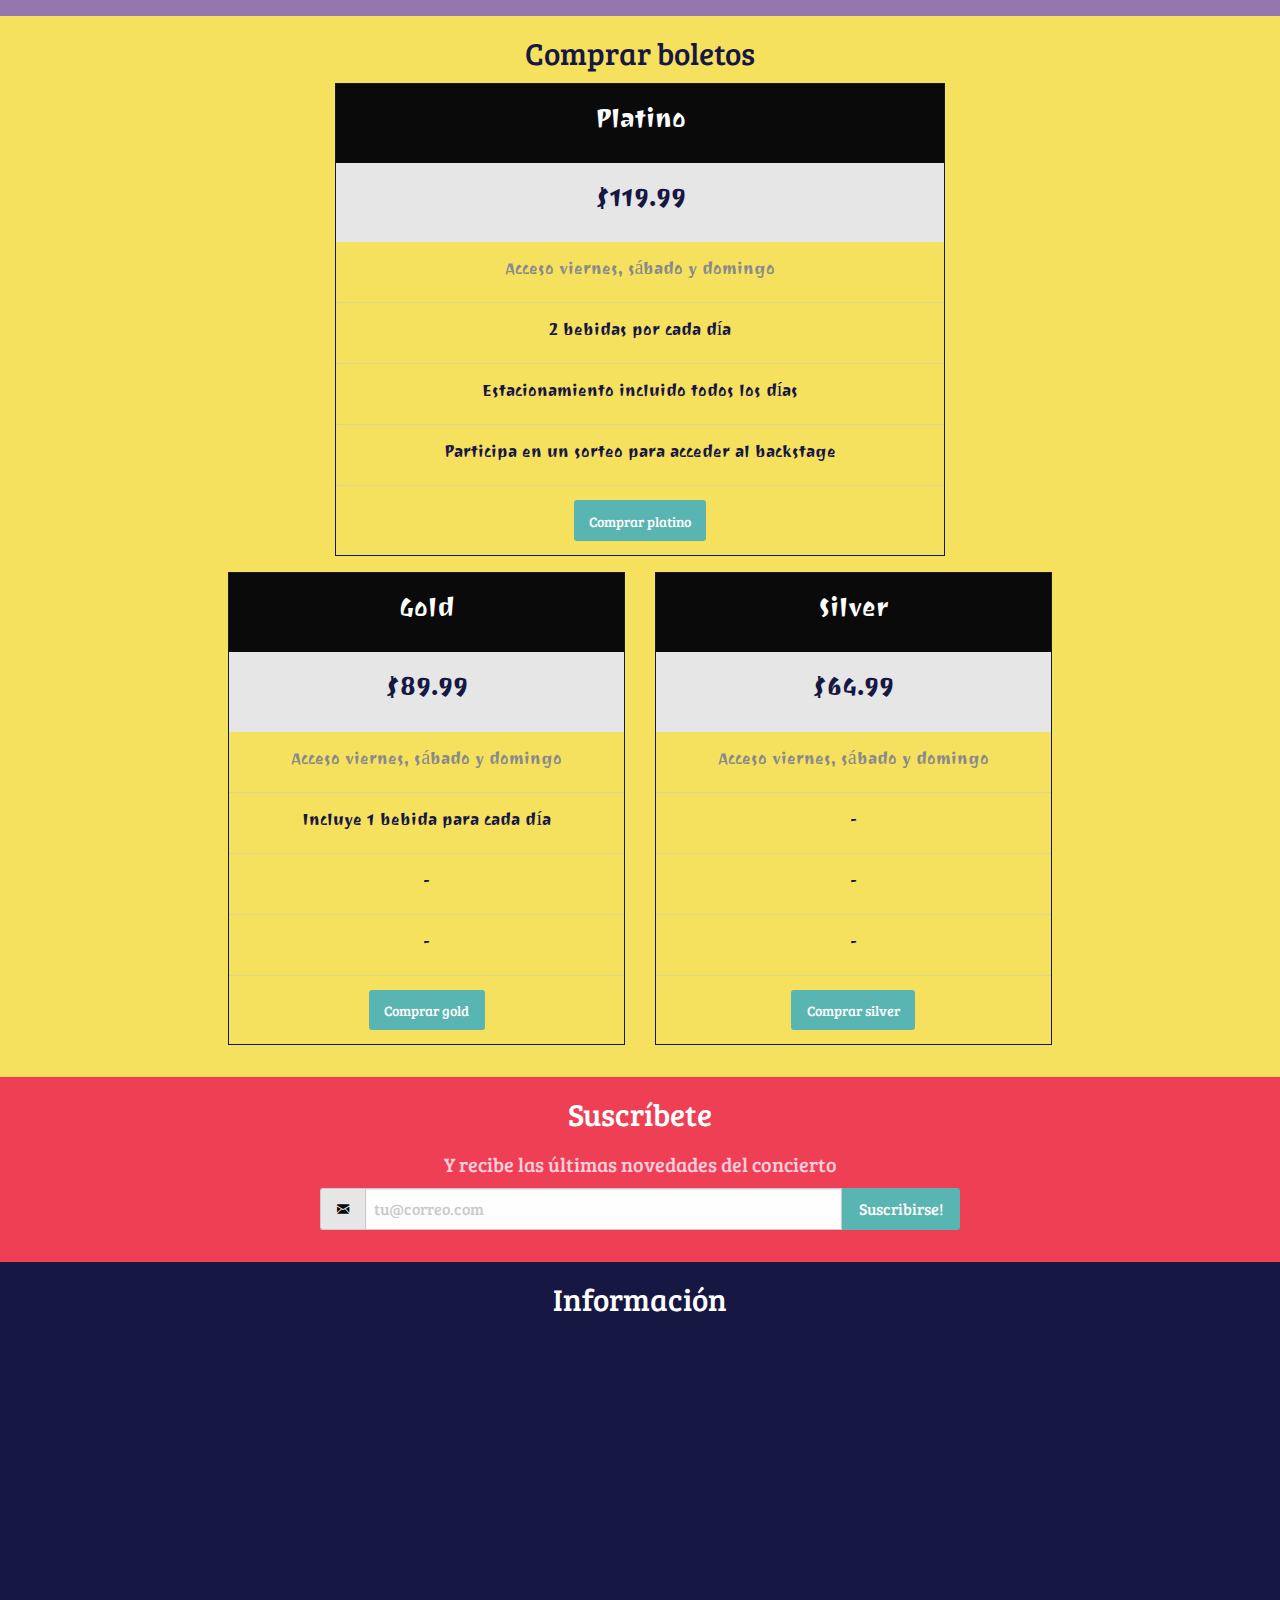
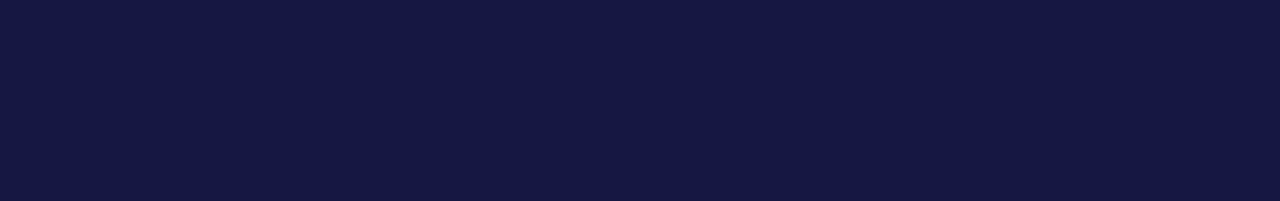
==== commit 5bb007d8: "Agregado el formulario de suscripcion" ====
--- a/index.html
+++ b/index.html
@@ -298,6 +298,41 @@
       </section>
     <!-- /Compra de boletos -->
 
+    <!-- Suscripción -->   
+      <section id="suscribe-container">
+        <h3 class="text-center">
+          Suscríbete
+        </h3>
+        <h4 class="text-center">
+          <small>
+            Y recibe las últimas novedades del concierto
+          </small>
+        </h4>
+        <form action="" method="" novalidate data-abide> <!-- novalidate es un atributo para que no aparezca el mensaje por defecto del input. data-abide es un atributo para elplugin de foundatio que permite validar los formularios -->
+          <div class="grid-x align-center">
+            <div class="cell small-12 medium-8 error-container text-center" data-abide-error> <!-- data-abide-error es el atributo para indicar el elemento que se mostrara al ocurrir un error de validacion -->
+              <p><i class="fi-alert"></i> Ingresó un correo electrónico no válido</p>
+            </div>
+            <div class="cell small-12 medium-6">
+              <div class="input-group"> <!-- input-group es una clase de foundation para colocar los elementos de formulario-->
+                <span class="input-group-label">
+                  <i class="fi-mail"></i>
+                </span>
+                <input type="email" name="email" class="input-group-field" placeholder="tu@correo.com" required>
+                <div class="input-group-button">
+                  <input type="submit" class="button" value="Suscribirse!">
+                </div>
+              </div>
+            </div>
+          </div>
+        </form>
+
+      </section>
+    <!-- /Suscripción -->
+
+
+
+
     <!-- Información -->
       <section id="info-container">
         <h3 class="text-center">
--- a/css/app.css
+++ b/css/app.css
@@ -102,4 +102,17 @@
 
 #info-container .info-map iframe{
   width: 100%;
-}+}
+
+#suscribe-container{
+  background: #ee3f54;
+  padding: 1em 0;
+}
+
+#suscribe-container h4 small{
+  color: #ffcddc;
+}
+
+.error-container{
+  display: none;
+}
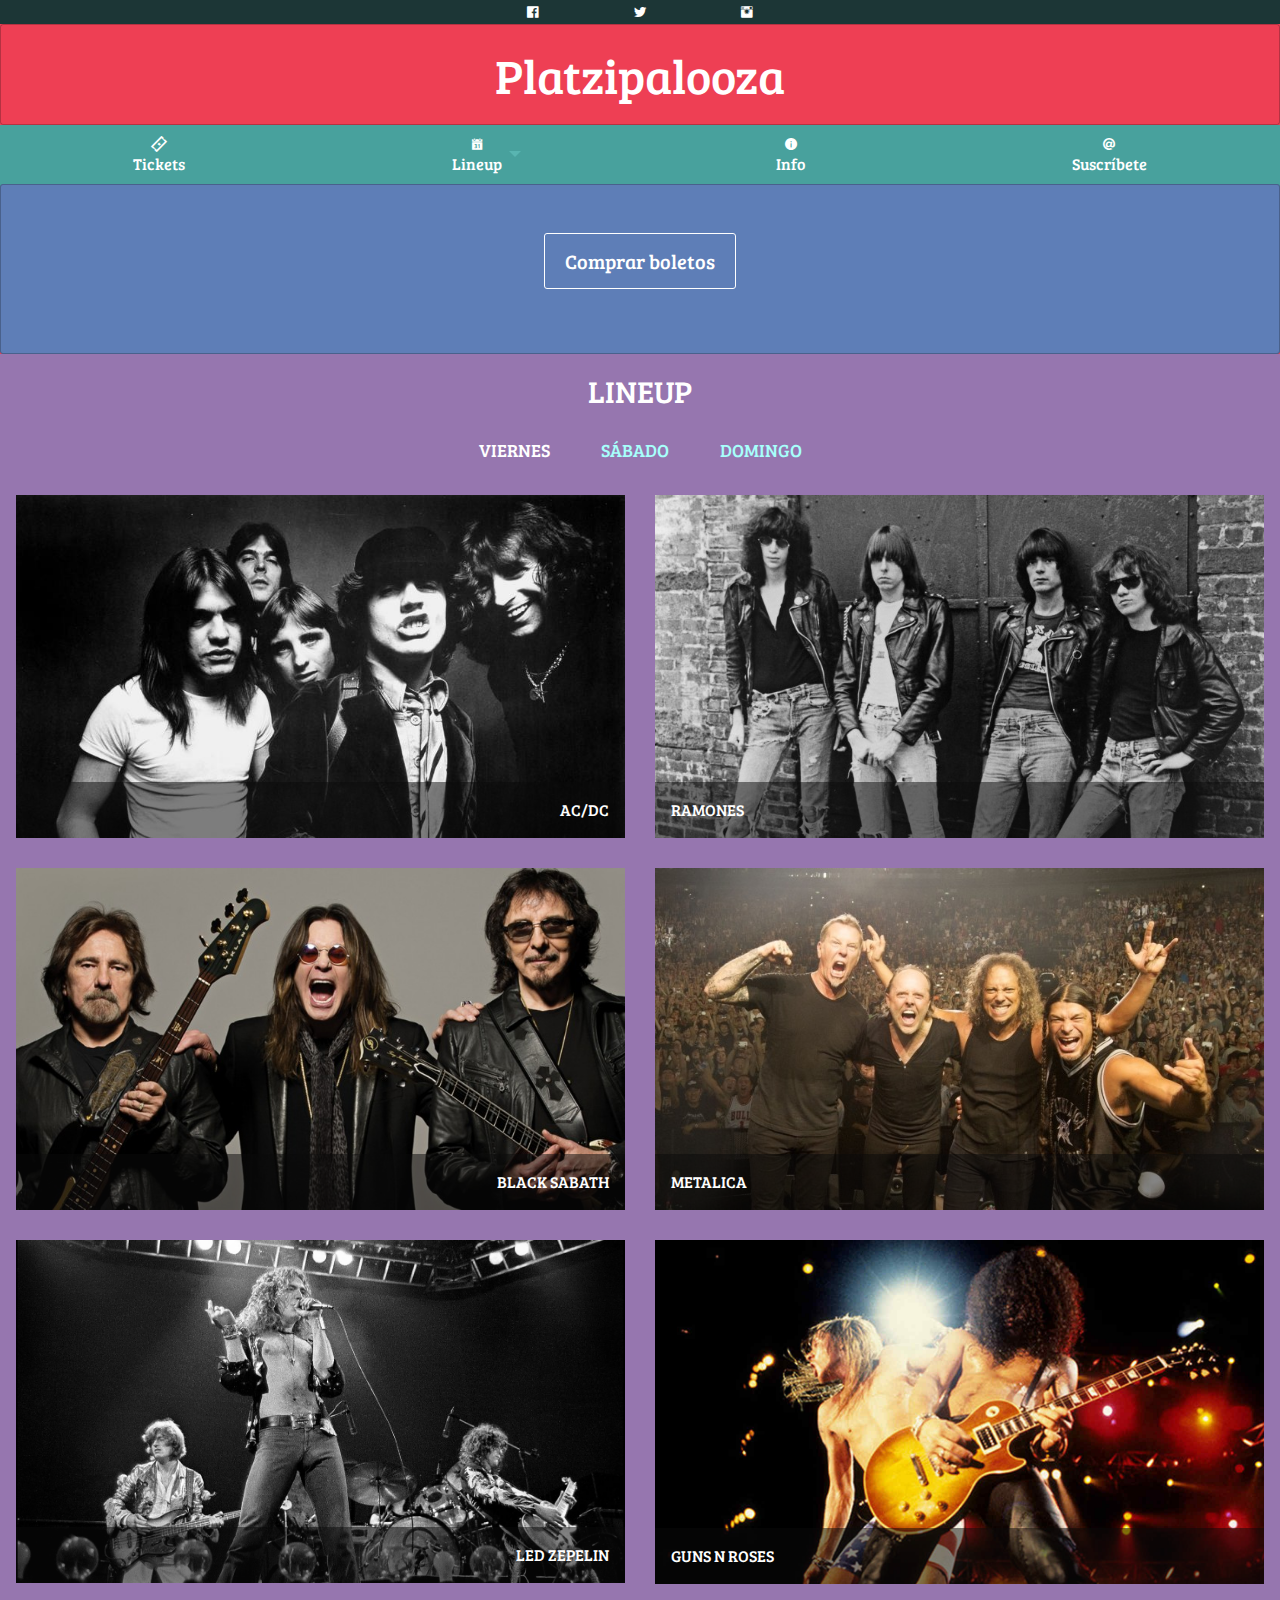
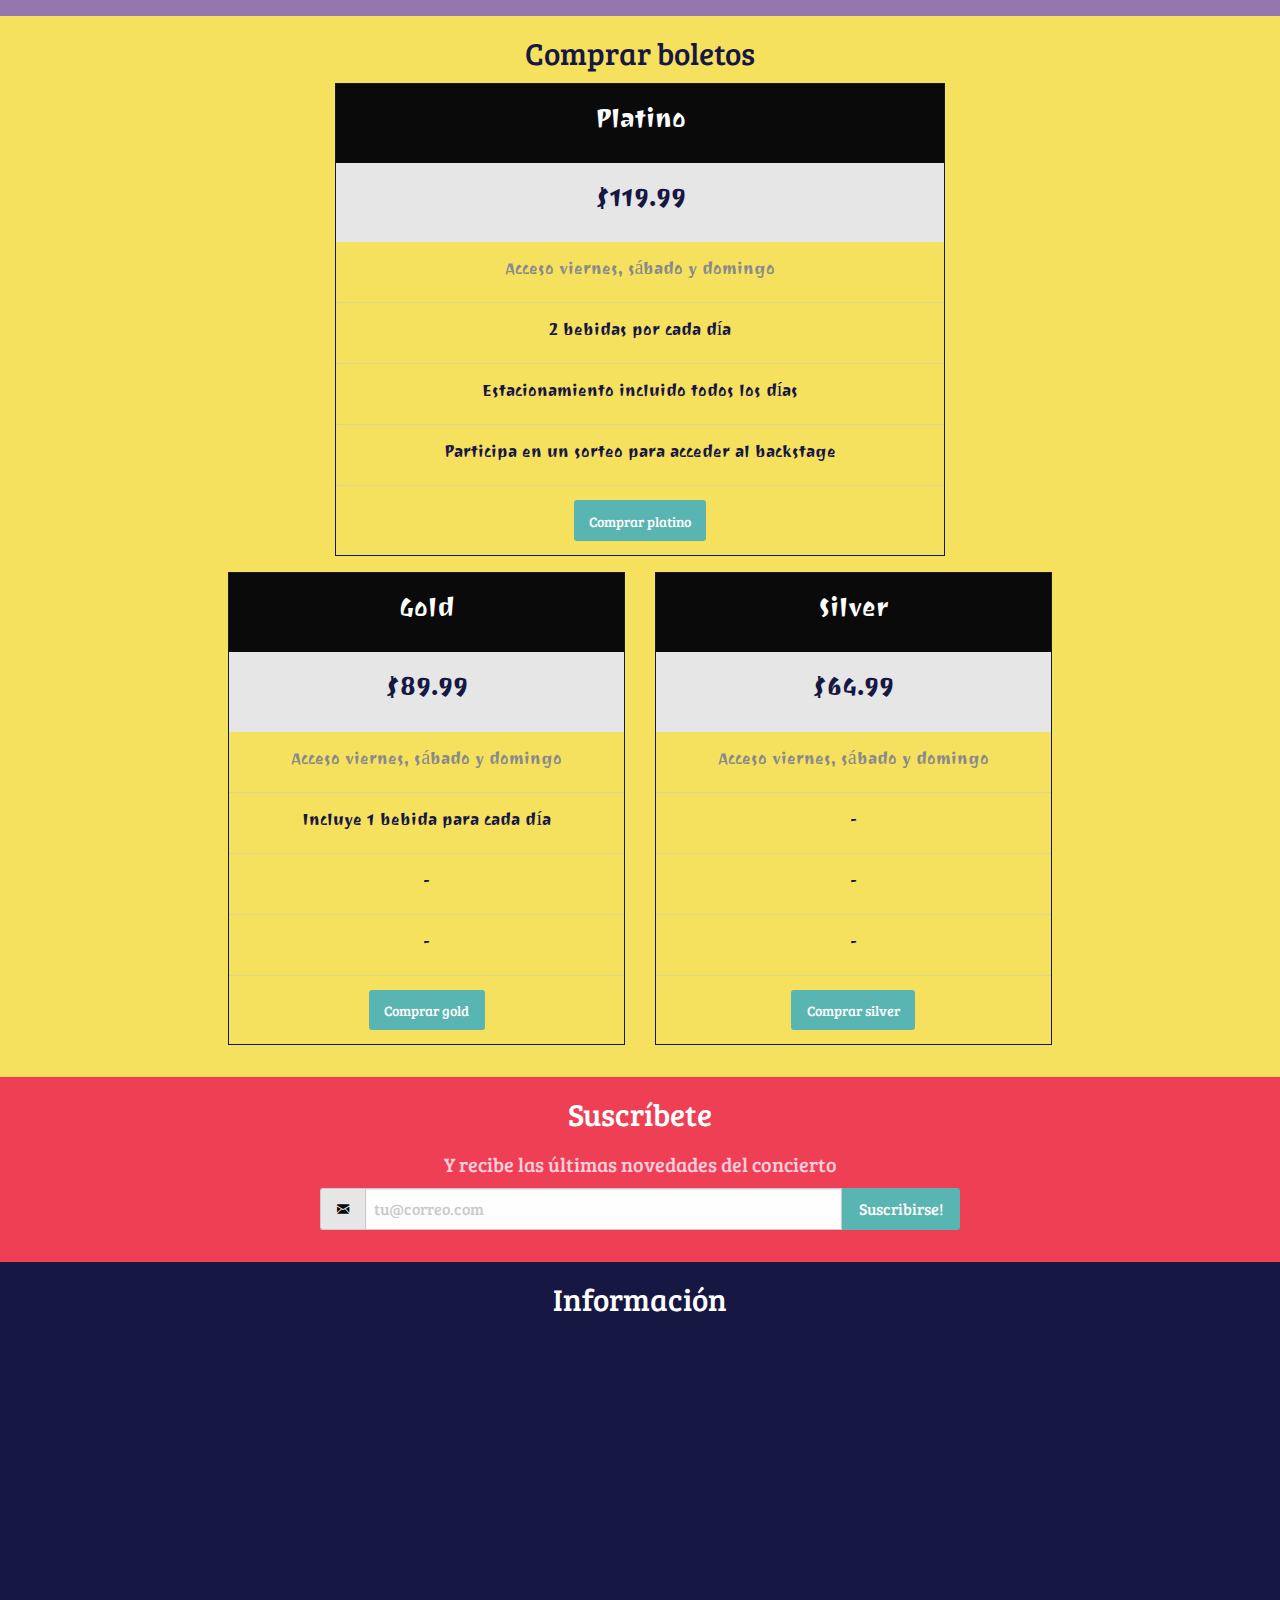
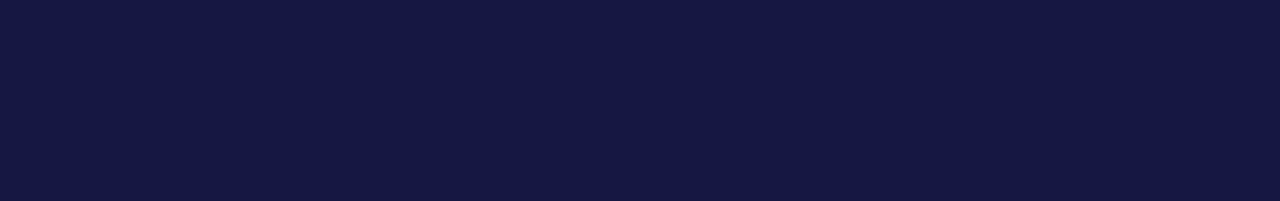
==== commit 6fa66e1a: "Sticky menu" ====
--- a/index.html
+++ b/index.html
@@ -44,14 +44,40 @@
     <!-- /Logo -->
 
     <!-- Menu -->
-      <section id="menu-container">
-        <nav> <!-- Etiqueta colocada con fines de SEO solamente -->
+      <section id="scrollSticky" data-sticky-container>
+        <div class="data-sticky" data-sticky data-options="marginTop:0;" data-sticky-on="small" data-top-anchor="menu-container">
+          <nav id="menu-container"data-magellan> <!-- data-magellan es un atributo necesario para hacer la transicion suave a las diferentes secciones desde el menu. -->
+            <ul class="menu icon-top dropdown align-spaced" data-dropdown-menu> <!-- Puedo agregar las clases vertical o simple para cambiar el aspecto del menu. El atributo data-dropdown-menu es necesario para la implementacion de js en los submenus. -->
+              <li>
+                <a href="#tickets-container"><i class="fi-ticket"></i> Tickets</a>
+              </li>
+              <li>
+                <a href="#lineup-container">
+                  <i class="fi-calendar"></i> 
+                  Lineup
+                </a>
+                <ul class="menu submenu-container icon-left">
+                  <li><a href="#"><i class="fi-star"></i> Viernes</a></li>
+                  <li><a href="#"><i class="fi-star"></i> Sábado</a></li>
+                  <li><a href="#"><i class="fi-star"></i> Domingo</a></li>
+                </ul>
+              </li>
+              <li>
+                <a href="#info-container"><i class="fi-info"></i> Info</a>
+              </li>
+              <li>
+                <a href="#suscribe-container"><i class="fi-at-sign"></i> Suscríbete</a>
+              </li>
+            </ul>
+          </nav>
+        </div>
+        <nav id="menu-container" class="data-sticky" data-sticky data-options="marginTop:0;" data-sticky-on="small" data-top-anchor="menu-container" data-magellan> <!-- data-magellan es un atributo necesario para hacer la transicion suave a las diferentes secciones desde el menu. -->
           <ul class="menu icon-top dropdown align-spaced" data-dropdown-menu> <!-- Puedo agregar las clases vertical o simple para cambiar el aspecto del menu. El atributo data-dropdown-menu es necesario para la implementacion de js en los submenus. -->
             <li>
-              <a href="#"><i class="fi-ticket"></i> Tickets</a>
+              <a href="#tickets-container"><i class="fi-ticket"></i> Tickets</a>
             </li>
             <li>
-              <a href="#">
+              <a href="#lineup-container">
                 <i class="fi-calendar"></i> 
                 Lineup
               </a>
@@ -61,11 +87,11 @@
                 <li><a href="#"><i class="fi-star"></i> Domingo</a></li>
               </ul>
             </li>
-            <li class="active">
-              <a href="#"><i class="fi-info"></i> Info</a>
+            <li>
+              <a href="#info-container"><i class="fi-info"></i> Info</a>
             </li>
             <li>
-              <a href="#"><i class="fi-at-sign"></i> Suscríbete</a>
+              <a href="#suscribe-container"><i class="fi-at-sign"></i> Suscríbete</a>
             </li>
           </ul>
         </nav>
@@ -88,7 +114,7 @@
     <!-- /Tickets -->
 
     <!-- Lineup -->
-      <section id="lineup-container">
+      <section id="lineup-container" data-magellan-target="lineup-container"> <!-- data-magellan-target es un atributo para la transicion suave. Su valor debe ser igual al id de la seccion objetivo. -->
         <h3 class="text-center">Lineup</h3>
         <ul id="lineup-tabs" class="tabs text-center" data-tabs> <!-- El atributo data-tabs es necesario para trabajar con pestañas en Foundation. Para poder centrar las pestañas tambien hay que quitarles el float.-->
           <li class="tabs-title is-active"><a href="#panel-viernes">Viernes</a></li> <!-- href debe tener # + el id del panel que se va mostrar al estar activa esa pestaña. Con la clase "is-active se elige la pestaña que esta activa." -->
@@ -258,7 +284,7 @@
     <!-- /Lineup -->
 
     <!-- Compra de boletos -->
-      <section id="tickets-container">
+      <section id="tickets-container" data-magellan-target="tickets-container">
         <h3 class="text-center">Comprar boletos</h3>
         <div class="grid-x grid-padding-x" data-equalizer data-equalize-on="small"> <!-- El atributo data-equalizer sirve para igualer el tamaño los ementos hijos indicados con la clase data-equalizer-watch. data-equalize-on sirve para indicar a partir de que tamaño se reliaza la igualacion. -->
           <div class="cell small-10 small-offset-1 medium-6 medium-offset-3"> <!-- La clase size-offset-# recorre la columna la cantidad de espacios indicados -->
@@ -299,7 +325,7 @@
     <!-- /Compra de boletos -->
 
     <!-- Suscripción -->   
-      <section id="suscribe-container">
+      <section id="suscribe-container" data-magellan-target="suscribe-container">
         <h3 class="text-center">
           Suscríbete
         </h3>
@@ -330,11 +356,8 @@
       </section>
     <!-- /Suscripción -->
 
-
-
-
     <!-- Información -->
-      <section id="info-container">
+      <section id="info-container" data-magellan-target="info-container">
         <h3 class="text-center">
           Información
         </h3>
--- a/css/app.css
+++ b/css/app.css
@@ -5,6 +5,10 @@
 body, h1, h2, h3, h4, h5, h6, button, a{
   font-family: 'Bree Serif', serif;
   color: white;
+}
+
+a:focus{
+  color:white;
 }
 
 .callout{
@@ -116,3 +120,7 @@
 .error-container{
   display: none;
 }
+
+.data-sticky{
+  z-index: 2;
+}
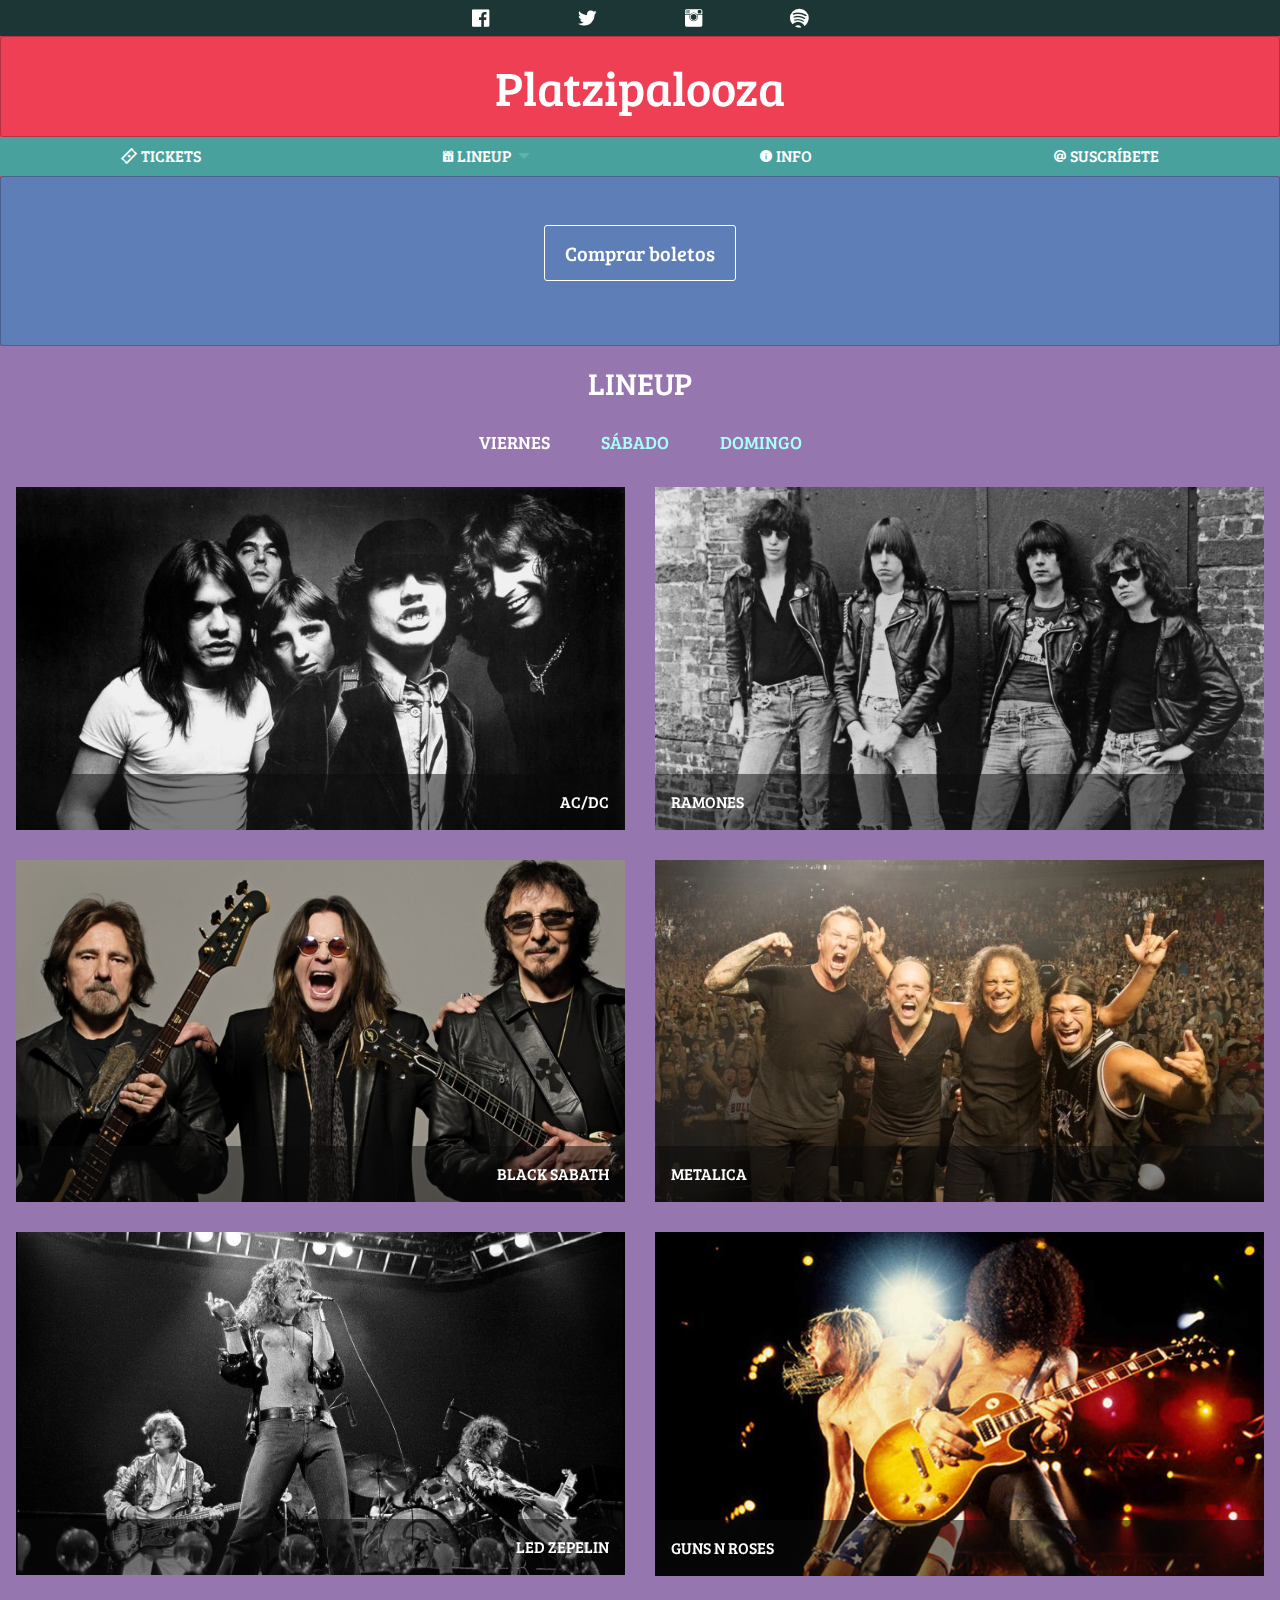
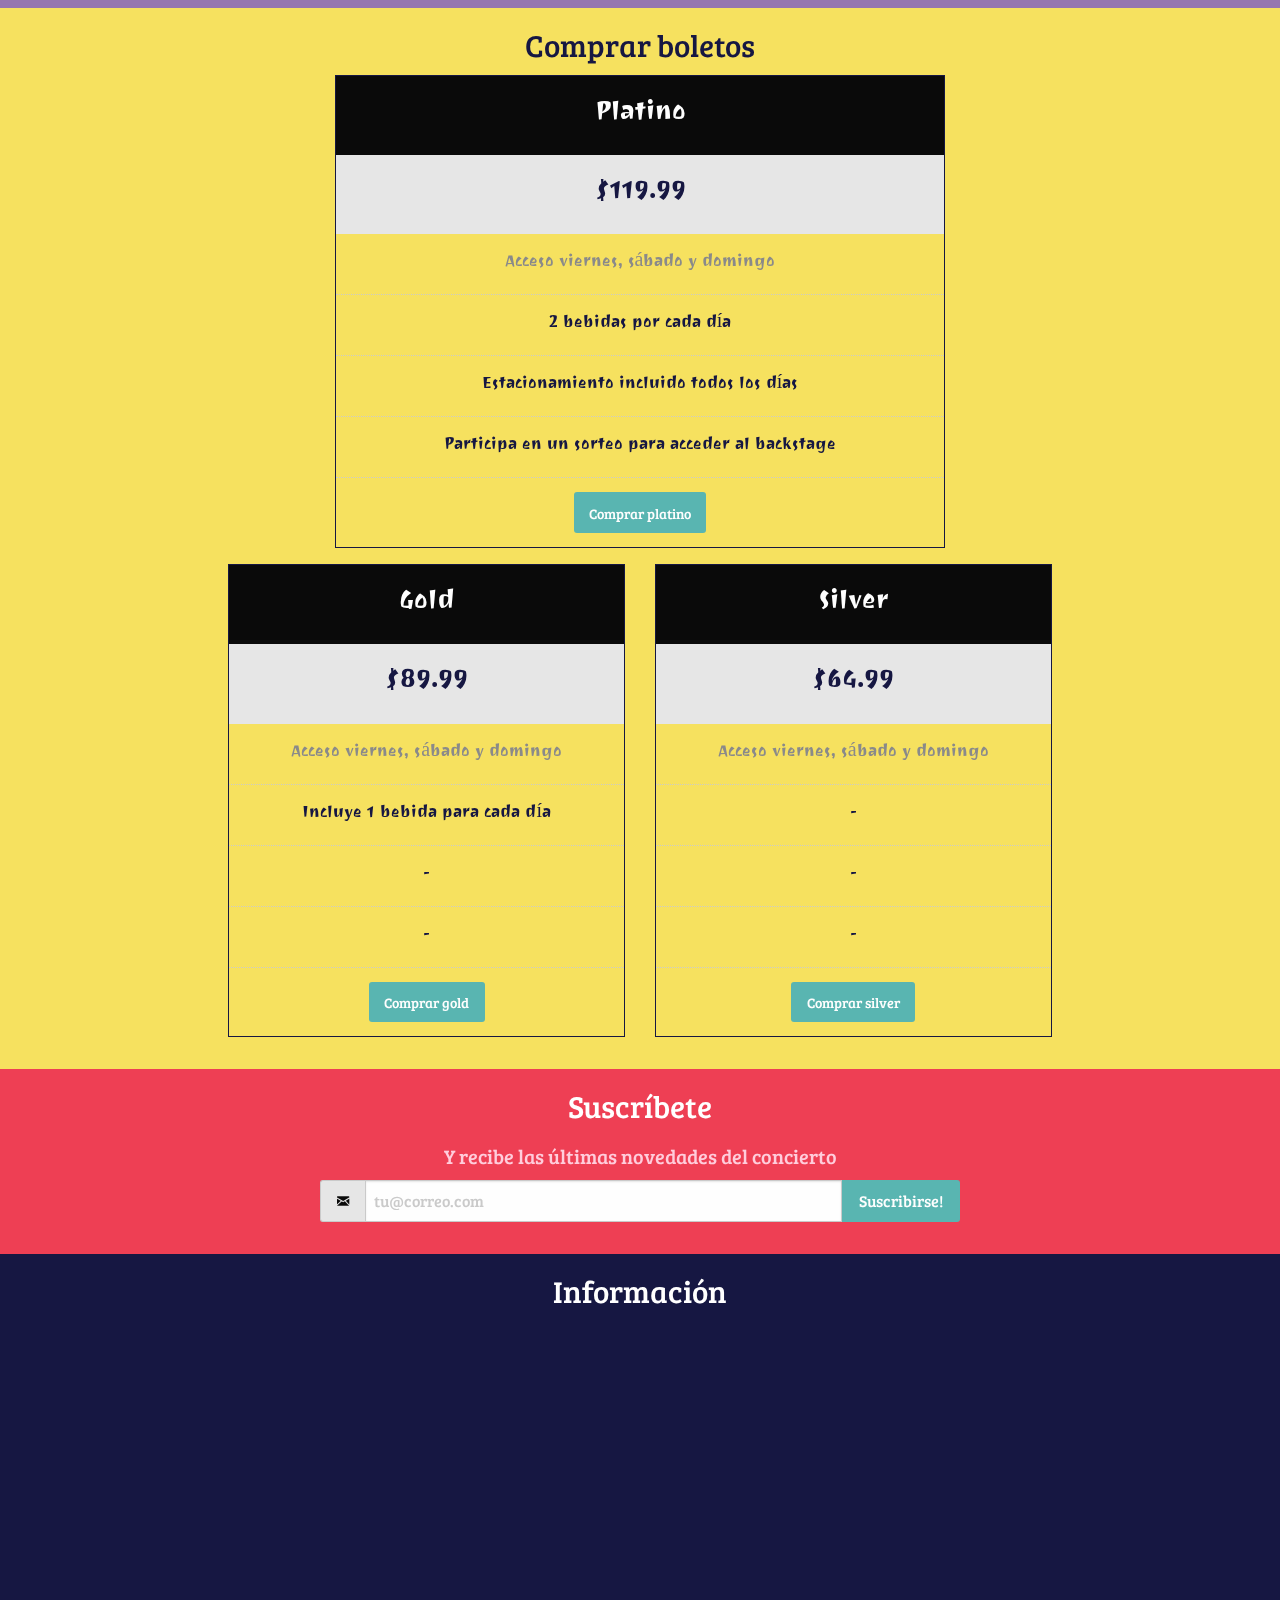
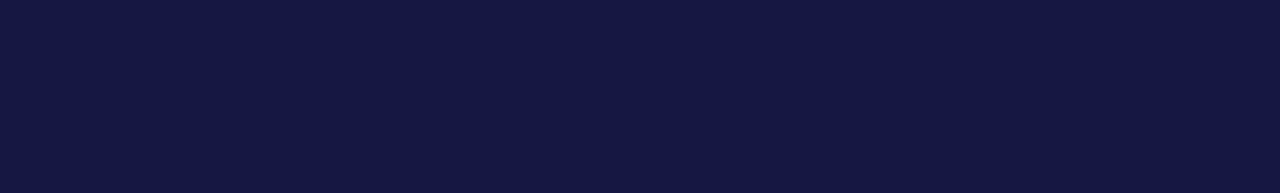
==== commit 94d5b004: "Completado proyecto con foundation" ====
--- a/index.html
+++ b/index.html
@@ -13,372 +13,391 @@
   </head>
   <body>
 
-    <!-- Social -->
-      <section id="social-container">
-        <div class="grid-x align-center text-center">
-          <div class="cell small-1">
-            <a href="#" target="_blank">
-              <i class="fi-social-facebook"></i>
-            </a>
-          </div>
-          <div class="cell small-1">
-            <a href="#" target="_blank" >
-              <i class="fi-social-twitter"></i>
-            </a>
-          </div>
-          <div class="cell small-1">
-            <a href="#" target="_blank">
-              <i class="fi-social-instagram"></i>
-            </a>
-          </div>
+    <div class="off-canvas-wrapper"> <!-- div wrapper necesario para aplicar contenido off canvas con foundation -->
+      <div class="off-canvas-wrapper-inner" data-off-canvas-wrapper> <!-- div contenedor necesario para aplicar contenido off canvas con foundation -->
+        <div id="offCanvas" class="off-canvas position-left" data-off-canvas> <!-- div donde se coloca el contenido oculto del off canvas. Requiere la clase off-canvas y position-left o position-right. -->
+          <!-- Menu off canvas -->
+            <nav data-magellan>
+              <ul class="menu vertical" data-drilldown> <!-- data-drilldown es un atributo de foundation para implementar elementos ocultos estilo drilldown. Foundation reconoce automaticamente los submenus dentro de este elemento. El texto en ingles "Back" se puede cambiar en el archivo foundation.js-->
+                <li>
+                  <a href="#tickets-container"><i class="fi-ticket"></i> Tickets</a>
+                </li>
+                <li>
+                  <a href="#lineup-container">
+                    <i class="fi-calendar"></i> 
+                    Lineup
+                  </a>
+                  <ul class="menu submenu-container icon-left">
+                    <li><a href="#lineup-container" data-toggle-dia="panel-viernes"><i class="fi-star"></i> Viernes</a></li>
+                    <li><a href="#lineup-container" data-toggle-dia="panel-sabado"><i class="fi-star"></i> Sábado</a></li>
+                    <li><a href="#lineup-container" data-toggle-dia="panel-domingo"><i class="fi-star"></i> Domingo</a></li>
+                  </ul>
+                </li>
+                <li>
+                  <a href="#info-container"><i class="fi-info"></i> Info</a>
+                </li>
+                <li>
+                  <a href="#suscribe-container"><i class="fi-at-sign"></i> Suscríbete</a>
+                </li>
+              </ul>
+            </nav>
+          <!-- /Menu off canvas -->
+          
         </div>
-      </section>
-    <!-- /Social -->
-
-    <!-- Logo -->
-      <section id="logo-container">
-        <div class="callout text-center">
-          <h1>Platzipalooza</h1>
+        <div class="off-canvas-content" data-off-canvas-content> <!-- div donde se coloca todo el contenido visible normalmente del sitio. Requiere la clase off-canvas-content -->
+          <!-- Social -->
+            <section id="social-container">
+              <div class="grid-x align-center text-center">
+                <div class="cell small-1">
+                  <a href="#" target="_blank">
+                    <i class="fi-social-facebook"></i>
+                  </a>
+                </div>
+                <div class="cell small-1">
+                  <a href="#" target="_blank" >
+                    <i class="fi-social-twitter"></i>
+                  </a>
+                </div>
+                <div class="cell small-1">
+                  <a href="#" target="_blank">
+                    <i class="fi-social-instagram"></i>
+                  </a>
+                </div>
+                <div class="cell small-1">
+                  <a href="#" target="_blank">
+                    <i class="fi-social-spotify"></i>
+                  </a>
+                </div>
+              </div>
+            </section>
+          <!-- /Social -->
+
+          <!-- Logo -->
+            <section id="logo-container">
+              <div class="callout text-center">
+                <h1>Platzipalooza</h1>
+              </div>
+            </section>
+          <!-- /Logo -->
+
+          <!-- Menu -->
+            <section id="scrollSticky" data-sticky-container>
+              <div class="data-sticky" data-sticky data-options="marginTop:0;" data-sticky-on="small" data-top-anchor="menu-container">
+                <nav id="menu-container" data-magellan> <!-- data-magellan es un atributo necesario para hacer la transicion suave a las diferentes secciones desde el menu. -->
+                  <ul class="menu icon-left align-center show-for-small-only"> 
+                    <li>
+                      <a href="#offCanvas" data-toggle="offCanvas"><i class="fi-list"></i> Menu</a> <!-- El atributo data-toggle es necesario para mostrar el contenido off canvas. Su valor es el id del contenedor (en este caso div) que se mostrara off canvas. -->
+                    </li>
+                  </ul>
+                  <ul class="menu icon-left dropdown align-spaced show-for-medium" data-dropdown-menu> <!-- Puedo agregar las clases vertical o simple para cambiar el aspecto del menu. La clase dropdown es para agregar submenus. El atributo data-dropdown-menu es necesario para la implementacion de js en los submenus. -->
+                    <li>
+                      <a href="#tickets-container"><i class="fi-ticket"></i> Tickets</a>
+                    </li>
+                    <li>
+                      <a href="#lineup-container">
+                        <i class="fi-calendar"></i> 
+                        Lineup
+                      </a>
+                      <ul class="menu submenu-container icon-left">
+                        <li><a href="#lineup-container" data-toggle-dia="panel-viernes"><i class="fi-star"></i> Viernes</a></li>
+                        <li><a href="#lineup-container" data-toggle-dia="panel-sabado"><i class="fi-star"></i> Sábado</a></li>
+                        <li><a href="#lineup-container" data-toggle-dia="panel-domingo"><i class="fi-star"></i> Domingo</a></li>
+                      </ul>
+                    </li>
+                    <li>
+                      <a href="#info-container"><i class="fi-info"></i> Info</a>
+                    </li>
+                    <li>
+                      <a href="#suscribe-container"><i class="fi-at-sign"></i> Suscríbete</a>
+                    </li>
+                  </ul>
+                </nav>
+              </div>
+            </section>
+          <!-- /Menu -->
+
+          <!-- Tickets -->
+            <section id="tickets-action">
+              <div class="callout large text-center" data-magellan>
+                <a href="#tickets-container">
+                  <!-- Por default tiene el color primario definido en foundation. 
+                    Con las clases warning, allert, success se puede cambiar tambien el color.
+                    Con la clase hollow se invierte la distribucion de colores entre el background y el borde y el color. 
+                    Se puede asignar el tamaño de los botones con las clases tiny, small, medium y large.-->
+                  <button class="button hollow large">Comprar boletos</button>
+                </a>
+              </div>
+            </section>
+          <!-- /Tickets -->
+
+          <!-- Lineup -->
+            <section id="lineup-container" data-magellan-target="lineup-container"> <!-- data-magellan-target es un atributo para la transicion suave. Su valor debe ser igual al id de la seccion objetivo. -->
+              <h3 class="text-center">Lineup</h3>
+              <ul id="lineup-tabs" class="tabs text-center" data-tabs> <!-- El atributo data-tabs es necesario para trabajar con pestañas en Foundation. Para poder centrar las pestañas tambien hay que quitarles el float.-->
+                <li class="tabs-title is-active"><a href="#panel-viernes">Viernes</a></li> <!-- href debe tener # + el id del panel que se va mostrar al estar activa esa pestaña. Con la clase "is-active se elige la pestaña que esta activa." -->
+                <li class="tabs-title"><a data-tabs-target="panel-sabado" href="#panel-sabado">Sábado</a></li>
+                <li class="tabs-title"><a data-tabs-target="panel-domingo" href="#panel-domingo">Domingo</a></li>
+              </ul> 
+              <div class="tabs-content" data-tabs-content="lineup-tabs"> <!-- data-tabs-content debe tener como valor el id del ul que servira como su menu. -->
+                <div class="tabs-panel is-active" id="panel-viernes"> <!-- Con la clase is-active se elige el panel que esta activo por defecto -->
+                  <div class="grid-x grid-margin-x grid-margin-y align-justify">
+                    <div class="cell small-12 medium-6">
+                      <div class="orbit">
+                        <img src="assets/acdc.jpg" alt="AC/DC" />
+                        <figcaption class="orbit-caption">
+                          AC/DC
+                        </figcaption>
+                      </div>
+                    </div>
+                    <div class="cell small-12 medium-6">
+                      <div class="orbit">
+                        <img src="assets/ramones.jpg" alt="Ramones" />
+                        <figcaption class="orbit-caption">
+                          Ramones
+                        </figcaption>
+                      </div>
+                    </div>
+                    <div class="cell small-12 medium-6">
+                      <div class="orbit">
+                        <img src="assets/sabath.jpeg" alt="Black Sabath" />
+                        <figcaption class="orbit-caption">
+                          Black Sabath
+                        </figcaption>
+                      </div>
+                    </div>
+                    <div class="cell small-12 medium-6">
+                      <div class="orbit">
+                        <img src="assets/metalica.jpg" alt="Metalica" />
+                        <figcaption class="orbit-caption">
+                            Metalica
+                        </figcaption>
+                      </div>
+                    </div>
+                    <div class="cell small-12 medium-6">
+                      <div class="orbit">
+                        <img src="assets/zepelin.jpg" alt="Led Zepelin" />
+                        <figcaption class="orbit-caption">
+                          Led Zepelin
+                        </figcaption>
+                      </div>
+                    </div>
+                    <div class="cell small-12 medium-6">
+                      <div class="orbit">
+                        <img src="assets/guns.jpg" alt="Guns n Roses" />
+                        <figcaption class="orbit-caption">
+                          Guns n Roses
+                        </figcaption>
+                      </div>
+                    </div>                                                        
+                  </div>
+                </div>
+                <div class="tabs-panel" id="panel-sabado">
+                  <div class="grid-x grid-margin-x grid-margin-y align-justify">
+                    <div class="cell small-12 medium-6">
+                      <div class="orbit">
+                        <img src="assets/beatles.jpg" alt="The Beatles" />
+                        <figcaption class="orbit-caption">
+                          The Beatles
+                        </figcaption>
+                      </div>
+                    </div>
+                    <div class="cell small-12 medium-6">
+                      <div class="orbit">
+                        <img src="assets/beatles.jpg" alt="The Beatles" />
+                        <figcaption class="orbit-caption">
+                          The Beatles
+                        </figcaption>
+                      </div>
+                    </div>
+                    <div class="cell small-12 medium-6">
+                      <div class="orbit">
+                        <img src="assets/beatles.jpg" alt="The Beatles" />
+                        <figcaption class="orbit-caption">
+                          The Beatles
+                        </figcaption>
+                      </div>
+                    </div>
+                    <div class="cell small-12 medium-6">
+                      <div class="orbit">
+                        <img src="assets/beatles.jpg" alt="The Beatles" />
+                        <figcaption class="orbit-caption">
+                          The Beatles
+                        </figcaption>
+                      </div>
+                    </div>
+                    <div class="cell small-12 medium-6">
+                      <div class="orbit">
+                        <img src="assets/beatles.jpg" alt="The Beatles" />
+                        <figcaption class="orbit-caption">
+                          The Beatles
+                        </figcaption>
+                      </div>
+                    </div>
+                    <div class="cell small-12 medium-6">
+                      <div class="orbit">
+                        <img src="assets/beatles.jpg" alt="The Beatles" />
+                        <figcaption class="orbit-caption">
+                          The Beatles
+                        </figcaption>
+                      </div>
+                    </div>                                                        
+                  </div>
+                </div>
+                <div class="tabs-panel" id="panel-domingo">
+                  <div class="grid-x grid-margin-x grid-margin-y align-justify">
+                    <div class="cell small-12 medium-6">
+                      <div class="orbit">
+                        <img src="assets/queen.jpg" alt="AC/DC" />
+                        <figcaption class="orbit-caption">
+                          Queen
+                        </figcaption>
+                      </div>
+                    </div>
+                    <div class="cell small-12 medium-6">
+                      <div class="orbit">
+                        <img src="assets/queen.jpg" alt="Ramones" />
+                        <figcaption class="orbit-caption">
+                          Queen
+                        </figcaption>
+                      </div>
+                    </div>
+                    <div class="cell small-12 medium-6">
+                      <div class="orbit">
+                        <img src="assets/queen.jpg" alt="Black Sabath" />
+                        <figcaption class="orbit-caption">
+                          Queen
+                        </figcaption>
+                      </div>
+                    </div>
+                    <div class="cell small-12 medium-6">
+                      <div class="orbit">
+                        <img src="assets/queen.jpg" alt="Deep Purple" />
+                        <figcaption class="orbit-caption">
+                          Queen
+                        </figcaption>
+                      </div>
+                    </div>
+                    <div class="cell small-12 medium-6">
+                      <div class="orbit">
+                        <img src="assets/queen.jpg" alt="Led Zepelin" />
+                        <figcaption class="orbit-caption">
+                          Queen
+                        </figcaption>
+                      </div>
+                    </div>
+                    <div class="cell small-12 medium-6">
+                      <div class="orbit">
+                        <img src="assets/queen.jpg" alt="Queen" />
+                        <figcaption class="orbit-caption">
+                          Queen
+                        </figcaption>
+                      </div>
+                    </div>                                                        
+                  </div>
+                </div>
+              </div>
+
+            </section>
+          <!-- /Lineup -->
+
+          <!-- Compra de boletos -->
+            <section id="tickets-container" data-magellan-target="tickets-container">
+              <h3 class="text-center">Comprar boletos</h3>
+              <div class="grid-x grid-padding-x" data-equalizer data-equalize-on="small"> <!-- El atributo data-equalizer sirve para igualer el tamaño los ementos hijos indicados con la clase data-equalizer-watch. data-equalize-on sirve para indicar a partir de que tamaño se reliaza la igualacion. -->
+                <div class="cell small-10 small-offset-1 medium-6 medium-offset-3"> <!-- La clase size-offset-# recorre la columna la cantidad de espacios indicados -->
+                  <ul class="pricing-table">
+                    <li class="title">Platino</li>
+                    <li class="price">$119.99</li>
+                    <li class="description">Acceso viernes, sábado y domingo</li>
+                    <li>2 bebidas por cada día</li>
+                    <li>Estacionamiento incluido todos los días</li>
+                    <li>Participa en un sorteo para acceder al backstage</li>
+                    <li><a class="button" href="#">Comprar platino</a></li>
+                  </ul>            
+                </div>
+                <div class="cell secundaria small-6 medium-4 medium-offset-2">
+                  <ul class="pricing-table">
+                    <li class="title">Gold</li>
+                    <li class="price">$89.99</li>
+                    <li class="description">Acceso viernes, sábado y domingo</li>
+                    <li data-equalizer-watch>Incluye 1 bebida para cada día</li>
+                    <li>-</li>
+                    <li>-</li>
+                    <li><a class="button" href="#">Comprar gold</a></li>
+                  </ul>            
+                </div>
+                <div class="cell secundaria small-6 medium-4">
+                  <ul class="pricing-table">
+                    <li class="title">Silver</li>
+                    <li class="price">$64.99</li>
+                    <li class="description">Acceso viernes, sábado y domingo</li>
+                    <li data-equalizer-watch>-</li>
+                    <li>-</li>
+                    <li>-</li>
+                    <li><a class="button" href="#">Comprar silver</a></li>
+                  </ul>            
+                </div>
+              </div>
+            </section>
+          <!-- /Compra de boletos -->
+
+          <!-- Suscripción -->   
+            <section id="suscribe-container" data-magellan-target="suscribe-container">
+              <h3 class="text-center">
+                Suscríbete
+              </h3>
+              <h4 class="text-center">
+                <small>
+                  Y recibe las últimas novedades del concierto
+                </small>
+              </h4>
+              <form action="https://formspree.io/platzipalooza@gmail.com" method="POST" novalidate data-abide> <!-- novalidate es un atributo para que no aparezca el mensaje por defecto del input. data-abide es un atributo para elplugin de foundatio que permite validar los formularios -->
+                <div class="grid-x align-center">
+                  <div class="cell small-12 medium-8 error-container text-center" data-abide-error> <!-- data-abide-error es el atributo para indicar el elemento que se mostrara al ocurrir un error de validacion -->
+                    <p><i class="fi-alert"></i> Ingresó un correo electrónico no válido</p>
+                  </div>
+                  <div class="cell small-12 medium-6">
+                    <div class="input-group"> <!-- input-group es una clase de foundation para colocar los elementos de formulario-->
+                      <span class="input-group-label">
+                        <i class="fi-mail"></i>
+                      </span>
+                      <input type="email" name="email" class="input-group-field" placeholder="tu@correo.com" required>
+                      <div class="input-group-button">
+                        <input type="submit" class="button" value="Suscribirse!">
+                      </div>
+                    </div>
+                  </div>
+                </div>
+              </form>
+
+            </section>
+          <!-- /Suscripción -->
+
+          <!-- Información -->
+            <section id="info-container" data-magellan-target="info-container">
+              <h3 class="text-center">
+                Información
+              </h3>
+              <!-- interchange para imagenes
+              Se las urls de las imagenes que van a aparecer y el tamaño en el que aparecera cada una. 
+              Es importante colocarlas en orden del menor tamaño al mayor. -->
+              <!-- <div class="text-center">
+                <img data-interchange="[assets/ramones.jpg, small],[assets/acdc.jpg, large]"> 
+              </div> -->
+
+              <!-- Interchange para diferentes elementos dependiendo el tamaño del dispositivo.
+              Cada elemento debe estar dentro de un archivo html, el cual sera cargado 
+              de acuerdo al tamaño de la pantalla. 
+              Para que funcione la carga de request embebidos es necesario levantar
+              el sitio en un servidor web-->
+              <div class="info-map text-center" data-interchange="[assets/map-small.html, small],
+              [assets/map.html, medium]"></div>
+
+            </section>
+          <!-- /Información -->
         </div>
-      </section>
-    <!-- /Logo -->
-
-    <!-- Menu -->
-      <section id="scrollSticky" data-sticky-container>
-        <div class="data-sticky" data-sticky data-options="marginTop:0;" data-sticky-on="small" data-top-anchor="menu-container">
-          <nav id="menu-container"data-magellan> <!-- data-magellan es un atributo necesario para hacer la transicion suave a las diferentes secciones desde el menu. -->
-            <ul class="menu icon-top dropdown align-spaced" data-dropdown-menu> <!-- Puedo agregar las clases vertical o simple para cambiar el aspecto del menu. El atributo data-dropdown-menu es necesario para la implementacion de js en los submenus. -->
-              <li>
-                <a href="#tickets-container"><i class="fi-ticket"></i> Tickets</a>
-              </li>
-              <li>
-                <a href="#lineup-container">
-                  <i class="fi-calendar"></i> 
-                  Lineup
-                </a>
-                <ul class="menu submenu-container icon-left">
-                  <li><a href="#"><i class="fi-star"></i> Viernes</a></li>
-                  <li><a href="#"><i class="fi-star"></i> Sábado</a></li>
-                  <li><a href="#"><i class="fi-star"></i> Domingo</a></li>
-                </ul>
-              </li>
-              <li>
-                <a href="#info-container"><i class="fi-info"></i> Info</a>
-              </li>
-              <li>
-                <a href="#suscribe-container"><i class="fi-at-sign"></i> Suscríbete</a>
-              </li>
-            </ul>
-          </nav>
-        </div>
-        <nav id="menu-container" class="data-sticky" data-sticky data-options="marginTop:0;" data-sticky-on="small" data-top-anchor="menu-container" data-magellan> <!-- data-magellan es un atributo necesario para hacer la transicion suave a las diferentes secciones desde el menu. -->
-          <ul class="menu icon-top dropdown align-spaced" data-dropdown-menu> <!-- Puedo agregar las clases vertical o simple para cambiar el aspecto del menu. El atributo data-dropdown-menu es necesario para la implementacion de js en los submenus. -->
-            <li>
-              <a href="#tickets-container"><i class="fi-ticket"></i> Tickets</a>
-            </li>
-            <li>
-              <a href="#lineup-container">
-                <i class="fi-calendar"></i> 
-                Lineup
-              </a>
-              <ul class="menu submenu-container icon-left">
-                <li><a href="#"><i class="fi-star"></i> Viernes</a></li>
-                <li><a href="#"><i class="fi-star"></i> Sábado</a></li>
-                <li><a href="#"><i class="fi-star"></i> Domingo</a></li>
-              </ul>
-            </li>
-            <li>
-              <a href="#info-container"><i class="fi-info"></i> Info</a>
-            </li>
-            <li>
-              <a href="#suscribe-container"><i class="fi-at-sign"></i> Suscríbete</a>
-            </li>
-          </ul>
-        </nav>
-        
-      </section>
-    <!-- /Menu -->
-
-    <!-- Tickets -->
-      <section id="tickets-action">
-        <div class="callout large text-center">
-          <a href="#">
-            <!-- Por default tiene el color primario definido en foundation. 
-              Con las clases warning, allert, success se puede cambiar tambien el color.
-              Con la clase hollow se invierte la distribucion de colores entre el background y el borde y el color. 
-              Se puede asignar el tamaño de los botones con las clases tiny, small, medium y large.-->
-            <button class="button hollow large">Comprar boletos</button>
-          </a>
-        </div>
-      </section>
-    <!-- /Tickets -->
-
-    <!-- Lineup -->
-      <section id="lineup-container" data-magellan-target="lineup-container"> <!-- data-magellan-target es un atributo para la transicion suave. Su valor debe ser igual al id de la seccion objetivo. -->
-        <h3 class="text-center">Lineup</h3>
-        <ul id="lineup-tabs" class="tabs text-center" data-tabs> <!-- El atributo data-tabs es necesario para trabajar con pestañas en Foundation. Para poder centrar las pestañas tambien hay que quitarles el float.-->
-          <li class="tabs-title is-active"><a href="#panel-viernes">Viernes</a></li> <!-- href debe tener # + el id del panel que se va mostrar al estar activa esa pestaña. Con la clase "is-active se elige la pestaña que esta activa." -->
-          <li class="tabs-title"><a data-tabs-target="panel-sabado" href="#panel-sabado">Sábado</a></li>
-          <li class="tabs-title"><a data-tabs-target="panel-domingo" href="#panel-domingo">Domingo</a></li>
-        </ul> 
-        <div class="tabs-content" data-tabs-content="lineup-tabs"> <!-- data-tabs-content debe tener como valor el id del ul que servira como su menu. -->
-          <div class="tabs-panel is-active" id="panel-viernes"> <!-- Con la clase is-active se elige el panel que esta activo por defecto -->
-            <div class="grid-x grid-margin-x grid-margin-y align-justify">
-              <div class="cell small-12 medium-6">
-                <div class="orbit">
-                  <img src="assets/acdc.jpg" alt="AC/DC" />
-                  <figcaption class="orbit-caption">
-                    AC/DC
-                  </figcaption>
-                </div>
-              </div>
-              <div class="cell small-12 medium-6">
-                <div class="orbit">
-                  <img src="assets/ramones.jpg" alt="Ramones" />
-                  <figcaption class="orbit-caption">
-                    Ramones
-                  </figcaption>
-                </div>
-              </div>
-              <div class="cell small-12 medium-6">
-                <div class="orbit">
-                  <img src="assets/sabath.jpeg" alt="Black Sabath" />
-                  <figcaption class="orbit-caption">
-                    Black Sabath
-                  </figcaption>
-                </div>
-              </div>
-              <div class="cell small-12 medium-6">
-                <div class="orbit">
-                  <img src="assets/metalica.jpg" alt="Metalica" />
-                  <figcaption class="orbit-caption">
-                      Metalica
-                  </figcaption>
-                </div>
-              </div>
-              <div class="cell small-12 medium-6">
-                <div class="orbit">
-                  <img src="assets/zepelin.jpg" alt="Led Zepelin" />
-                  <figcaption class="orbit-caption">
-                    Led Zepelin
-                  </figcaption>
-                </div>
-              </div>
-              <div class="cell small-12 medium-6">
-                <div class="orbit">
-                  <img src="assets/guns.jpg" alt="Guns n Roses" />
-                  <figcaption class="orbit-caption">
-                    Guns n Roses
-                  </figcaption>
-                </div>
-              </div>                                                        
-            </div>
-          </div>
-          <div class="tabs-panel" id="panel-sabado">
-            <div class="grid-x grid-margin-x grid-margin-y align-justify">
-              <div class="cell small-12 medium-6">
-                <div class="orbit">
-                  <img src="assets/beatles.jpg" alt="The Beatles" />
-                  <figcaption class="orbit-caption">
-                    The Beatles
-                  </figcaption>
-                </div>
-              </div>
-              <div class="cell small-12 medium-6">
-                <div class="orbit">
-                  <img src="assets/beatles.jpg" alt="The Beatles" />
-                  <figcaption class="orbit-caption">
-                    The Beatles
-                  </figcaption>
-                </div>
-              </div>
-              <div class="cell small-12 medium-6">
-                <div class="orbit">
-                  <img src="assets/beatles.jpg" alt="The Beatles" />
-                  <figcaption class="orbit-caption">
-                    The Beatles
-                  </figcaption>
-                </div>
-              </div>
-              <div class="cell small-12 medium-6">
-                <div class="orbit">
-                  <img src="assets/beatles.jpg" alt="The Beatles" />
-                  <figcaption class="orbit-caption">
-                    The Beatles
-                  </figcaption>
-                </div>
-              </div>
-              <div class="cell small-12 medium-6">
-                <div class="orbit">
-                  <img src="assets/beatles.jpg" alt="The Beatles" />
-                  <figcaption class="orbit-caption">
-                    The Beatles
-                  </figcaption>
-                </div>
-              </div>
-              <div class="cell small-12 medium-6">
-                <div class="orbit">
-                  <img src="assets/beatles.jpg" alt="The Beatles" />
-                  <figcaption class="orbit-caption">
-                    The Beatles
-                  </figcaption>
-                </div>
-              </div>                                                        
-            </div>
-          </div>
-          <div class="tabs-panel" id="panel-domingo">
-            <div class="grid-x grid-margin-x grid-margin-y align-justify">
-              <div class="cell small-12 medium-6">
-                <div class="orbit">
-                  <img src="assets/queen.jpg" alt="AC/DC" />
-                  <figcaption class="orbit-caption">
-                    Queen
-                  </figcaption>
-                </div>
-              </div>
-              <div class="cell small-12 medium-6">
-                <div class="orbit">
-                  <img src="assets/queen.jpg" alt="Ramones" />
-                  <figcaption class="orbit-caption">
-                    Queen
-                  </figcaption>
-                </div>
-              </div>
-              <div class="cell small-12 medium-6">
-                <div class="orbit">
-                  <img src="assets/queen.jpg" alt="Black Sabath" />
-                  <figcaption class="orbit-caption">
-                    Queen
-                  </figcaption>
-                </div>
-              </div>
-              <div class="cell small-12 medium-6">
-                <div class="orbit">
-                  <img src="assets/queen.jpg" alt="Deep Purple" />
-                  <figcaption class="orbit-caption">
-                    Queen
-                  </figcaption>
-                </div>
-              </div>
-              <div class="cell small-12 medium-6">
-                <div class="orbit">
-                  <img src="assets/queen.jpg" alt="Led Zepelin" />
-                  <figcaption class="orbit-caption">
-                    Queen
-                  </figcaption>
-                </div>
-              </div>
-              <div class="cell small-12 medium-6">
-                <div class="orbit">
-                  <img src="assets/queen.jpg" alt="Queen" />
-                  <figcaption class="orbit-caption">
-                    Queen
-                  </figcaption>
-                </div>
-              </div>                                                        
-            </div>
-          </div>
-        </div>
-
-      </section>
-    <!-- /Lineup -->
-
-    <!-- Compra de boletos -->
-      <section id="tickets-container" data-magellan-target="tickets-container">
-        <h3 class="text-center">Comprar boletos</h3>
-        <div class="grid-x grid-padding-x" data-equalizer data-equalize-on="small"> <!-- El atributo data-equalizer sirve para igualer el tamaño los ementos hijos indicados con la clase data-equalizer-watch. data-equalize-on sirve para indicar a partir de que tamaño se reliaza la igualacion. -->
-          <div class="cell small-10 small-offset-1 medium-6 medium-offset-3"> <!-- La clase size-offset-# recorre la columna la cantidad de espacios indicados -->
-            <ul class="pricing-table">
-              <li class="title">Platino</li>
-              <li class="price">$119.99</li>
-              <li class="description">Acceso viernes, sábado y domingo</li>
-              <li>2 bebidas por cada día</li>
-              <li>Estacionamiento incluido todos los días</li>
-              <li>Participa en un sorteo para acceder al backstage</li>
-              <li><a class="button" href="#">Comprar platino</a></li>
-            </ul>            
-          </div>
-          <div class="cell secundaria small-6 medium-4 medium-offset-2">
-            <ul class="pricing-table">
-              <li class="title">Gold</li>
-              <li class="price">$89.99</li>
-              <li class="description">Acceso viernes, sábado y domingo</li>
-              <li data-equalizer-watch>Incluye 1 bebida para cada día</li>
-              <li>-</li>
-              <li>-</li>
-              <li><a class="button" href="#">Comprar gold</a></li>
-            </ul>            
-          </div>
-          <div class="cell secundaria small-6 medium-4">
-            <ul class="pricing-table">
-              <li class="title">Silver</li>
-              <li class="price">$64.99</li>
-              <li class="description">Acceso viernes, sábado y domingo</li>
-              <li data-equalizer-watch>-</li>
-              <li>-</li>
-              <li>-</li>
-              <li><a class="button" href="#">Comprar silver</a></li>
-            </ul>            
-          </div>
-        </div>
-      </section>
-    <!-- /Compra de boletos -->
-
-    <!-- Suscripción -->   
-      <section id="suscribe-container" data-magellan-target="suscribe-container">
-        <h3 class="text-center">
-          Suscríbete
-        </h3>
-        <h4 class="text-center">
-          <small>
-            Y recibe las últimas novedades del concierto
-          </small>
-        </h4>
-        <form action="" method="" novalidate data-abide> <!-- novalidate es un atributo para que no aparezca el mensaje por defecto del input. data-abide es un atributo para elplugin de foundatio que permite validar los formularios -->
-          <div class="grid-x align-center">
-            <div class="cell small-12 medium-8 error-container text-center" data-abide-error> <!-- data-abide-error es el atributo para indicar el elemento que se mostrara al ocurrir un error de validacion -->
-              <p><i class="fi-alert"></i> Ingresó un correo electrónico no válido</p>
-            </div>
-            <div class="cell small-12 medium-6">
-              <div class="input-group"> <!-- input-group es una clase de foundation para colocar los elementos de formulario-->
-                <span class="input-group-label">
-                  <i class="fi-mail"></i>
-                </span>
-                <input type="email" name="email" class="input-group-field" placeholder="tu@correo.com" required>
-                <div class="input-group-button">
-                  <input type="submit" class="button" value="Suscribirse!">
-                </div>
-              </div>
-            </div>
-          </div>
-        </form>
-
-      </section>
-    <!-- /Suscripción -->
-
-    <!-- Información -->
-      <section id="info-container" data-magellan-target="info-container">
-        <h3 class="text-center">
-          Información
-        </h3>
-        <!-- interchange para imagenes
-        Se las urls de las imagenes que van a aparecer y el tamaño en el que aparecera cada una. 
-        Es importante colocarlas en orden del menor tamaño al mayor. -->
-        <!-- <div class="text-center">
-          <img data-interchange="[assets/ramones.jpg, small],[assets/acdc.jpg, large]"> 
-        </div> -->
-
-        <!-- Interchange para diferentes elementos dependiendo el tamaño del dispositivo.
-        Cada elemento debe estar dentro de un archivo html, el cual sera cargado 
-        de acuerdo al tamaño de la pantalla. 
-        Para que funcione la carga de request embebidos es necesario levantar
-        el sitio en un servidor web-->
-        <div class="info-map text-center" data-interchange="[assets/map-small.html, small],
-        [assets/map.html, medium]"></div>
-
-      </section>
-    <!-- /Información -->
-
+      </div>
+    </div>
     <script src="js/vendor/jquery.js"></script>
     <script src="js/vendor/what-input.js"></script>
     <script src="js/vendor/foundation.js"></script>
--- a/css/app.css
+++ b/css/app.css
@@ -33,6 +33,10 @@
   background: #1c3636;
 }
 
+#social-container i{
+  font-size: 1.5em;
+}
+
 #logo-container .callout{
   background: inherit;
   margin-bottom: 0;
@@ -43,9 +47,27 @@
   background: #48a19d;
 }
 
+#menu-container li a,
+#offCanvas li a{
+  text-transform: uppercase;
+  outline: none;
+}
 
-#menu-container li a:hover{
+#menu-container li a:hover,
+#offCanvas li a:hover{
   color: #f6e15f;
+}
+
+#offCanvas .drilldown a{
+  background:black;
+}
+
+#offCanvas .drilldown .is-drilldown-submenu-parent > a::after {
+  border-left-color: white;
+}
+
+#offCanvas .drilldown .js-drilldown-back > a::before{
+  border-right-color: white;
 }
 
 #tickets-action .callout{
@@ -82,8 +104,17 @@
   outline: none;
 }
 
+#lineup-container .orbit{
+  overflow: hidden;
+}
+
 #lineup-container img{
   width: 100%;
+  transition: .3s
+}
+
+#lineup-container img:hover{
+  transform: scale(1.2);
 }
 
 #lineup-container .cell:nth-child(odd) .orbit-caption{
@@ -124,3 +155,7 @@
 .data-sticky{
   z-index: 2;
 }
+
+#offCanvas{
+  background: black;
+}
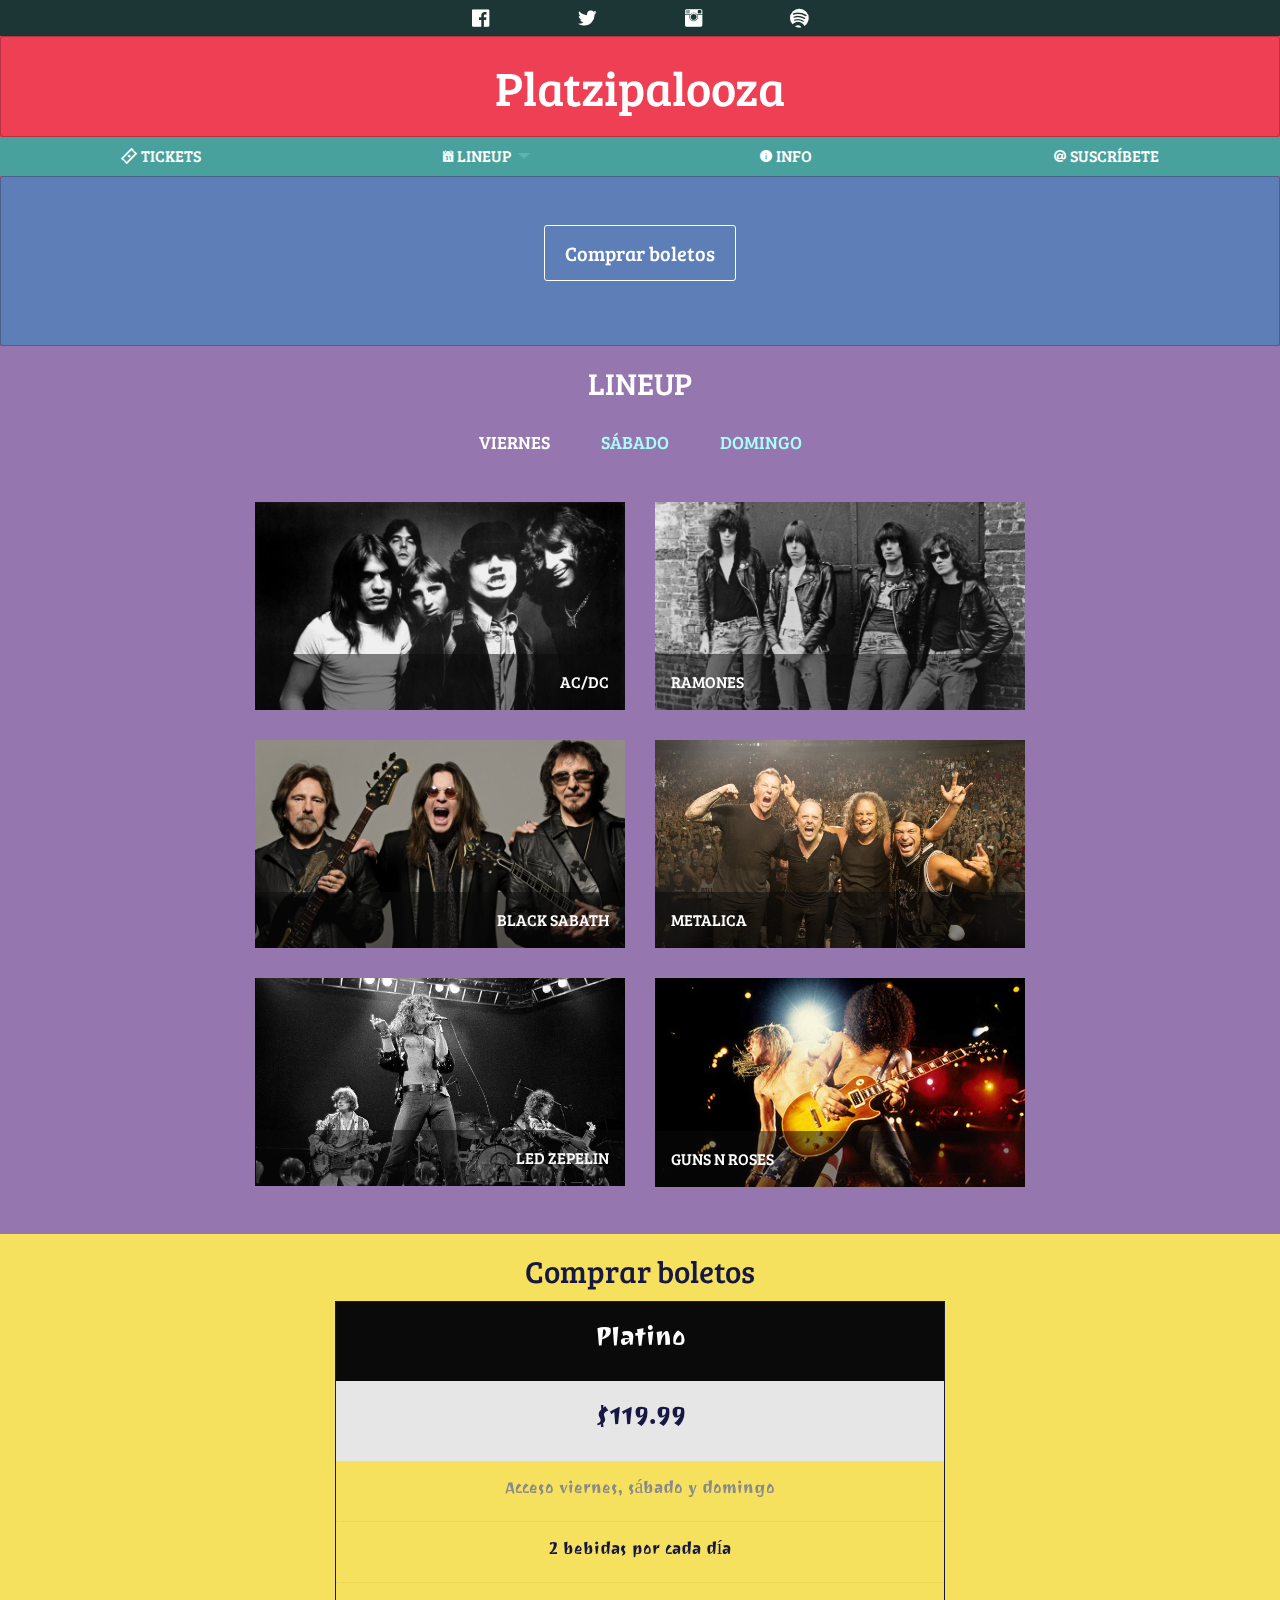
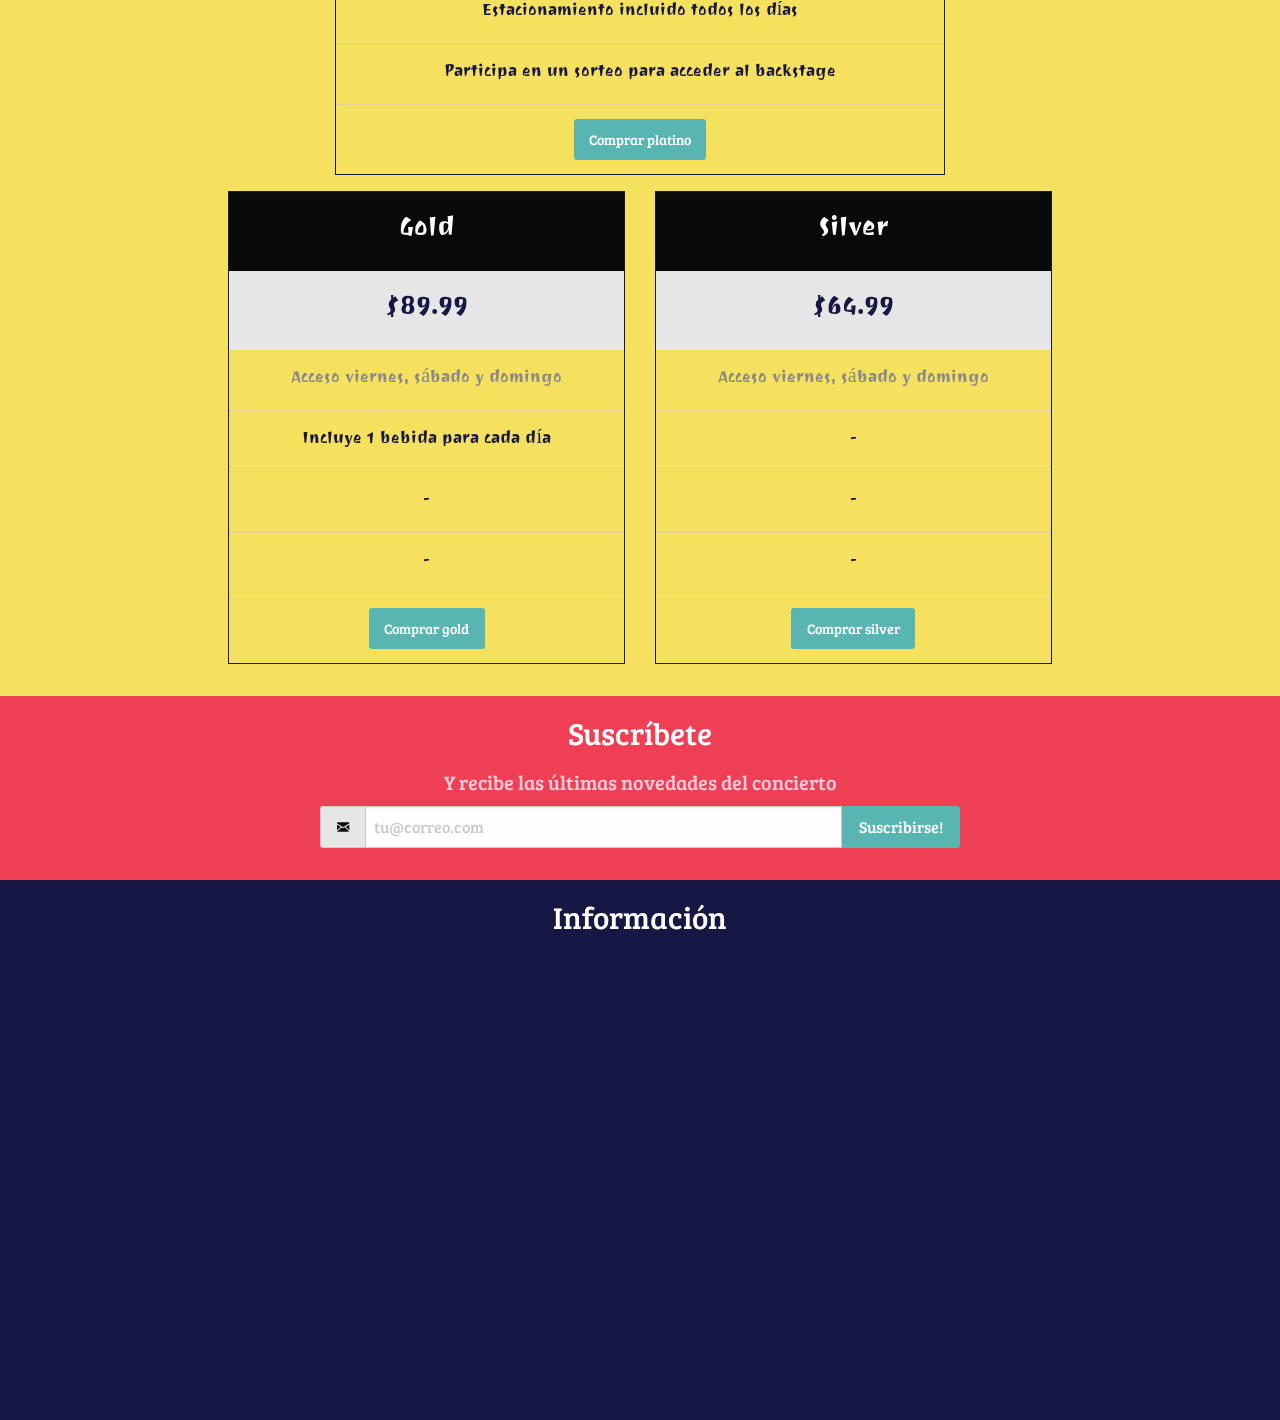
==== commit 51051928: "Detalles finales" ====
--- a/index.html
+++ b/index.html
@@ -140,7 +140,7 @@
               </ul> 
               <div class="tabs-content" data-tabs-content="lineup-tabs"> <!-- data-tabs-content debe tener como valor el id del ul que servira como su menu. -->
                 <div class="tabs-panel is-active" id="panel-viernes"> <!-- Con la clase is-active se elige el panel que esta activo por defecto -->
-                  <div class="grid-x grid-margin-x grid-margin-y align-justify">
+                  <div class="grid-x grid-padding-x grid-padding-y align-center">
                     <div class="cell small-12 medium-6">
                       <div class="orbit">
                         <img src="assets/acdc.jpg" alt="AC/DC" />
--- a/css/app.css
+++ b/css/app.css
@@ -31,6 +31,10 @@
 
 #social-container{
   background: #1c3636;
+}
+
+#social-container a:hover{
+  color: #f6e15f;
 }
 
 #social-container i{
@@ -104,6 +108,11 @@
   outline: none;
 }
 
+#lineup-container .tabs-content .grid-x{
+  max-width: 800px;
+  margin: 0 auto;
+}
+
 #lineup-container .orbit{
   overflow: hidden;
 }
